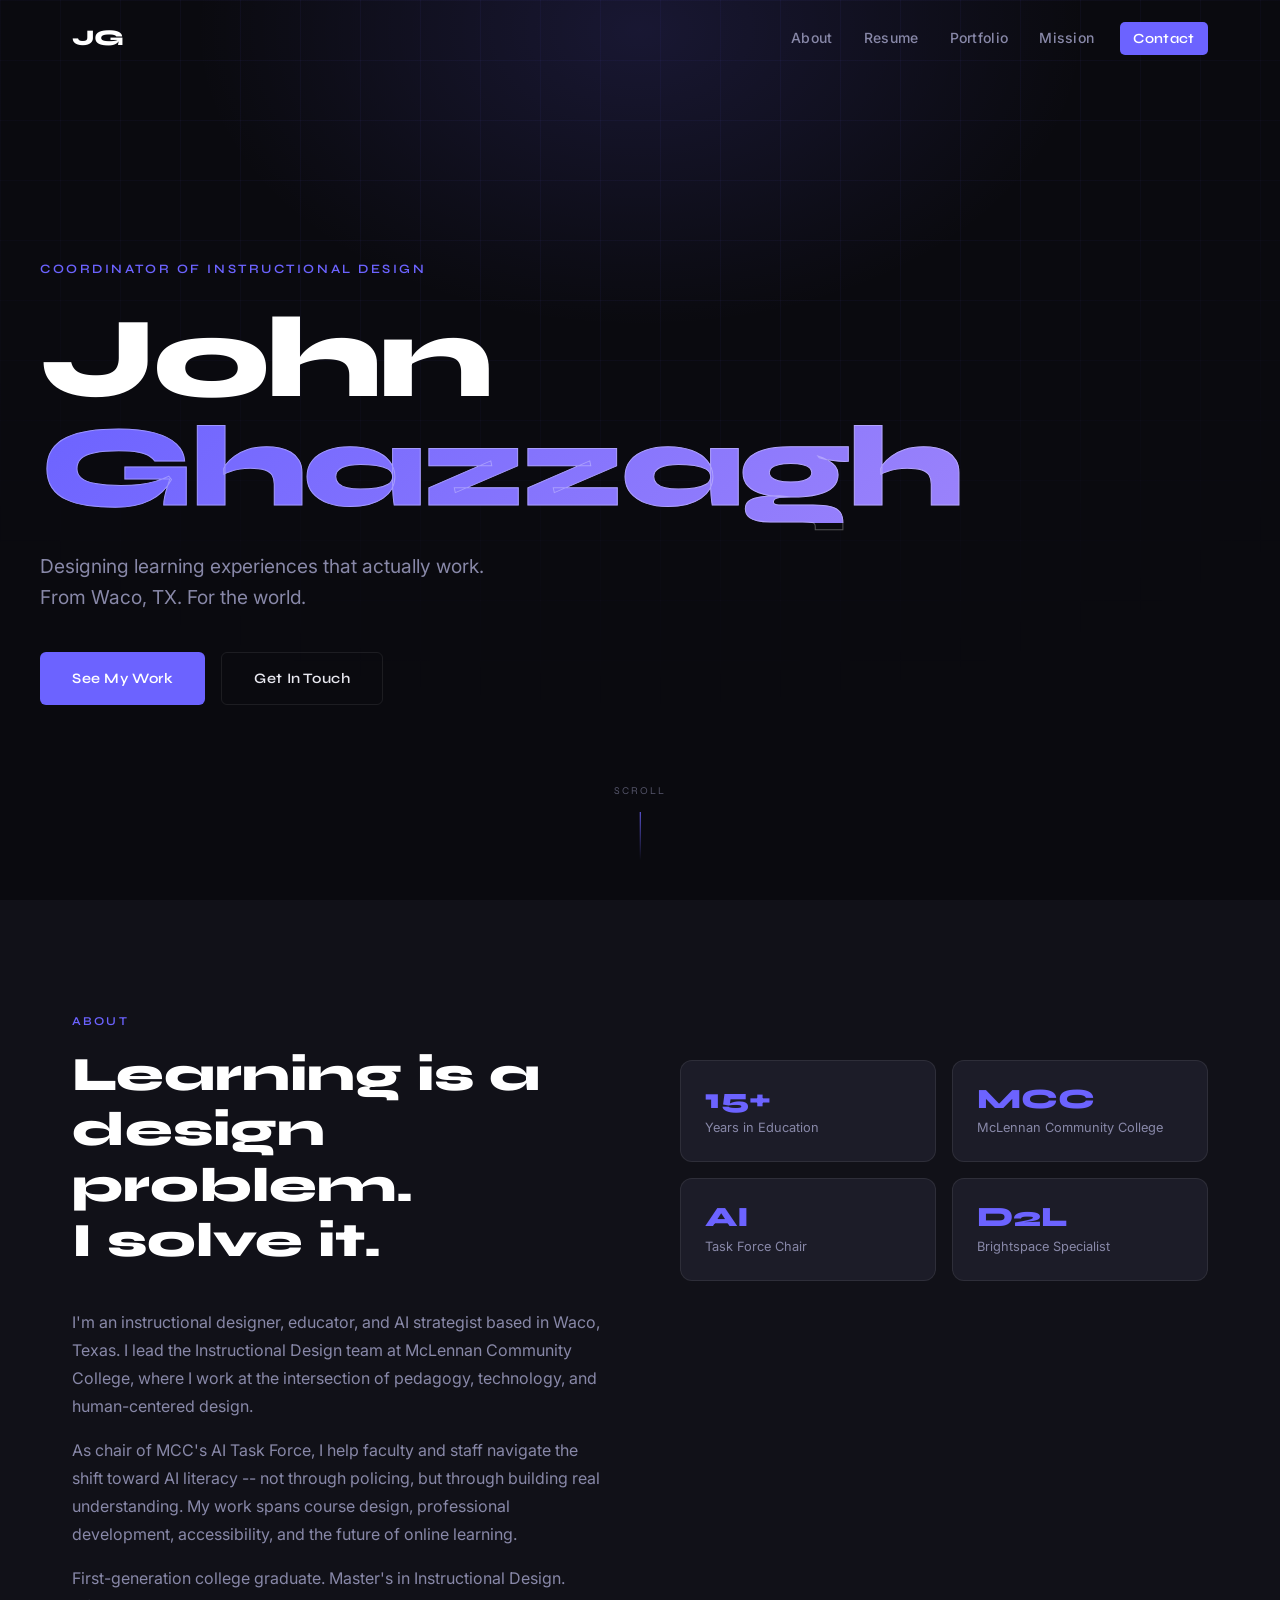
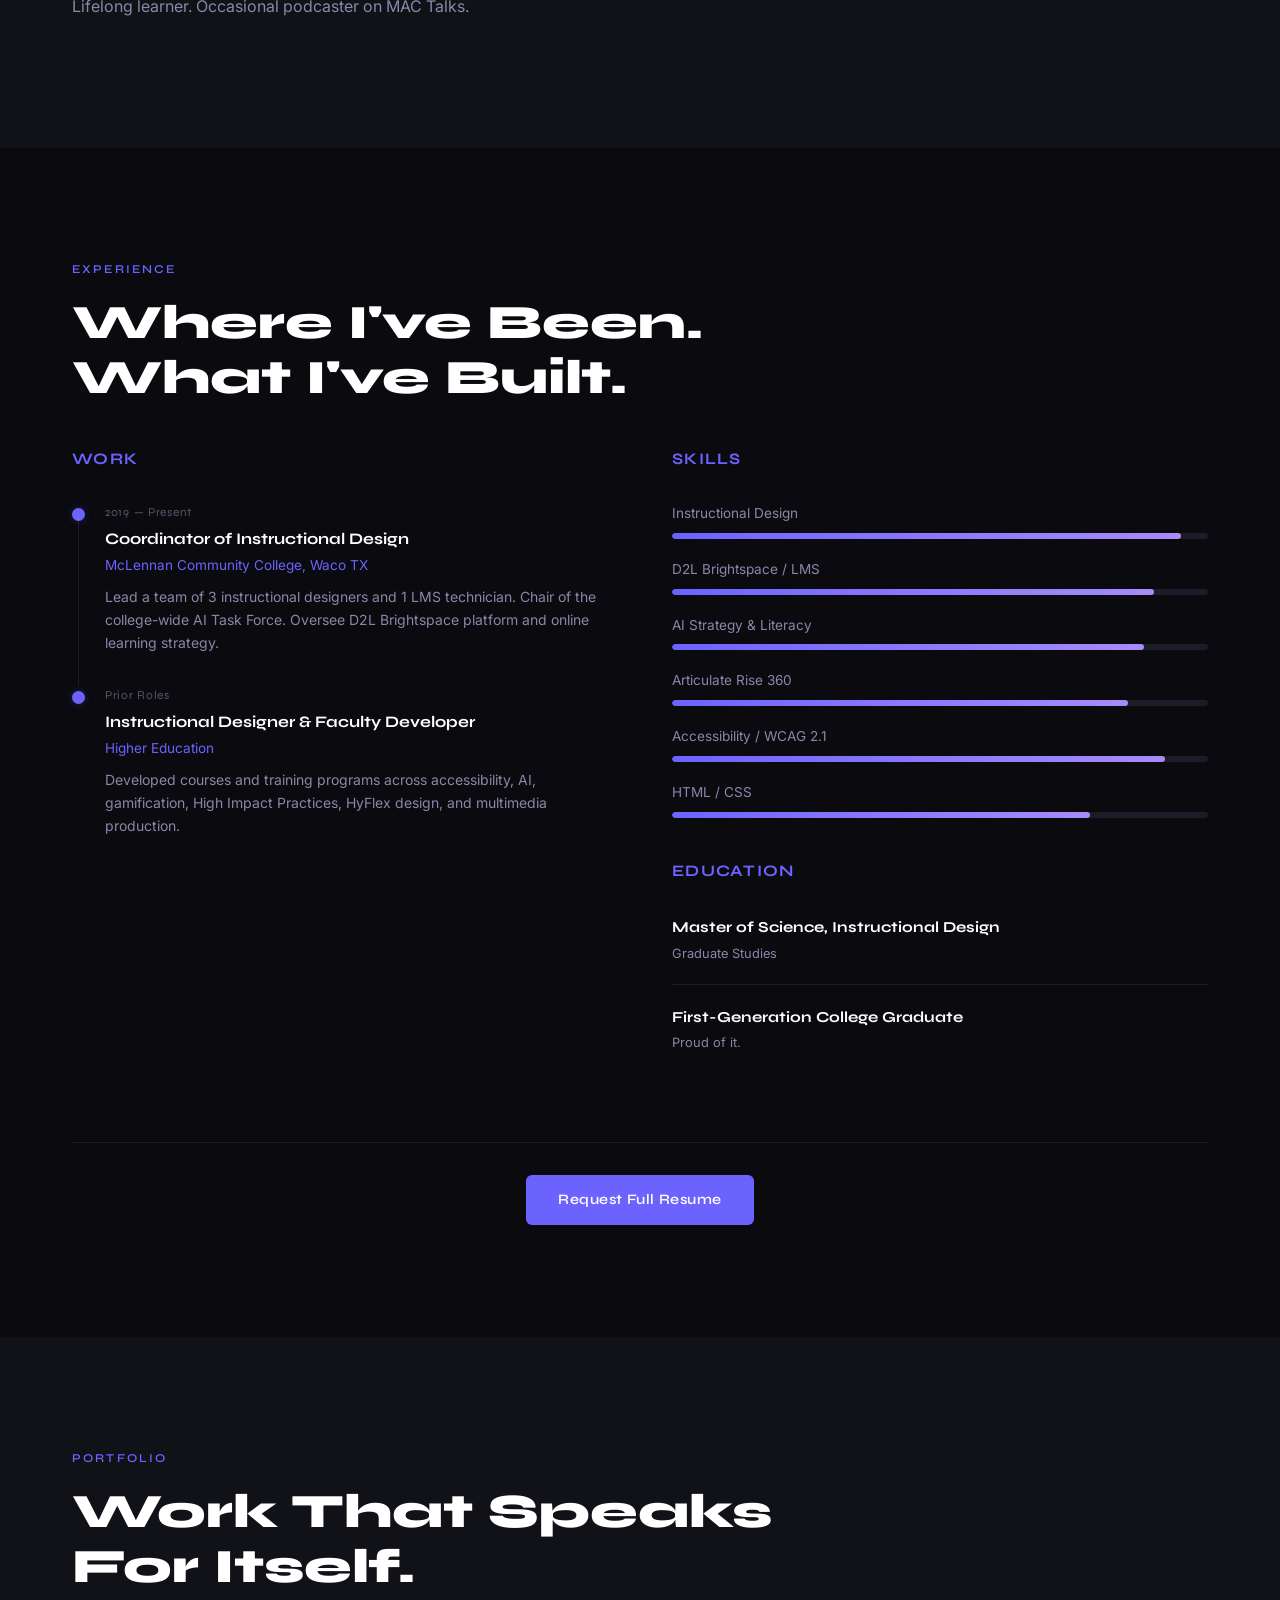
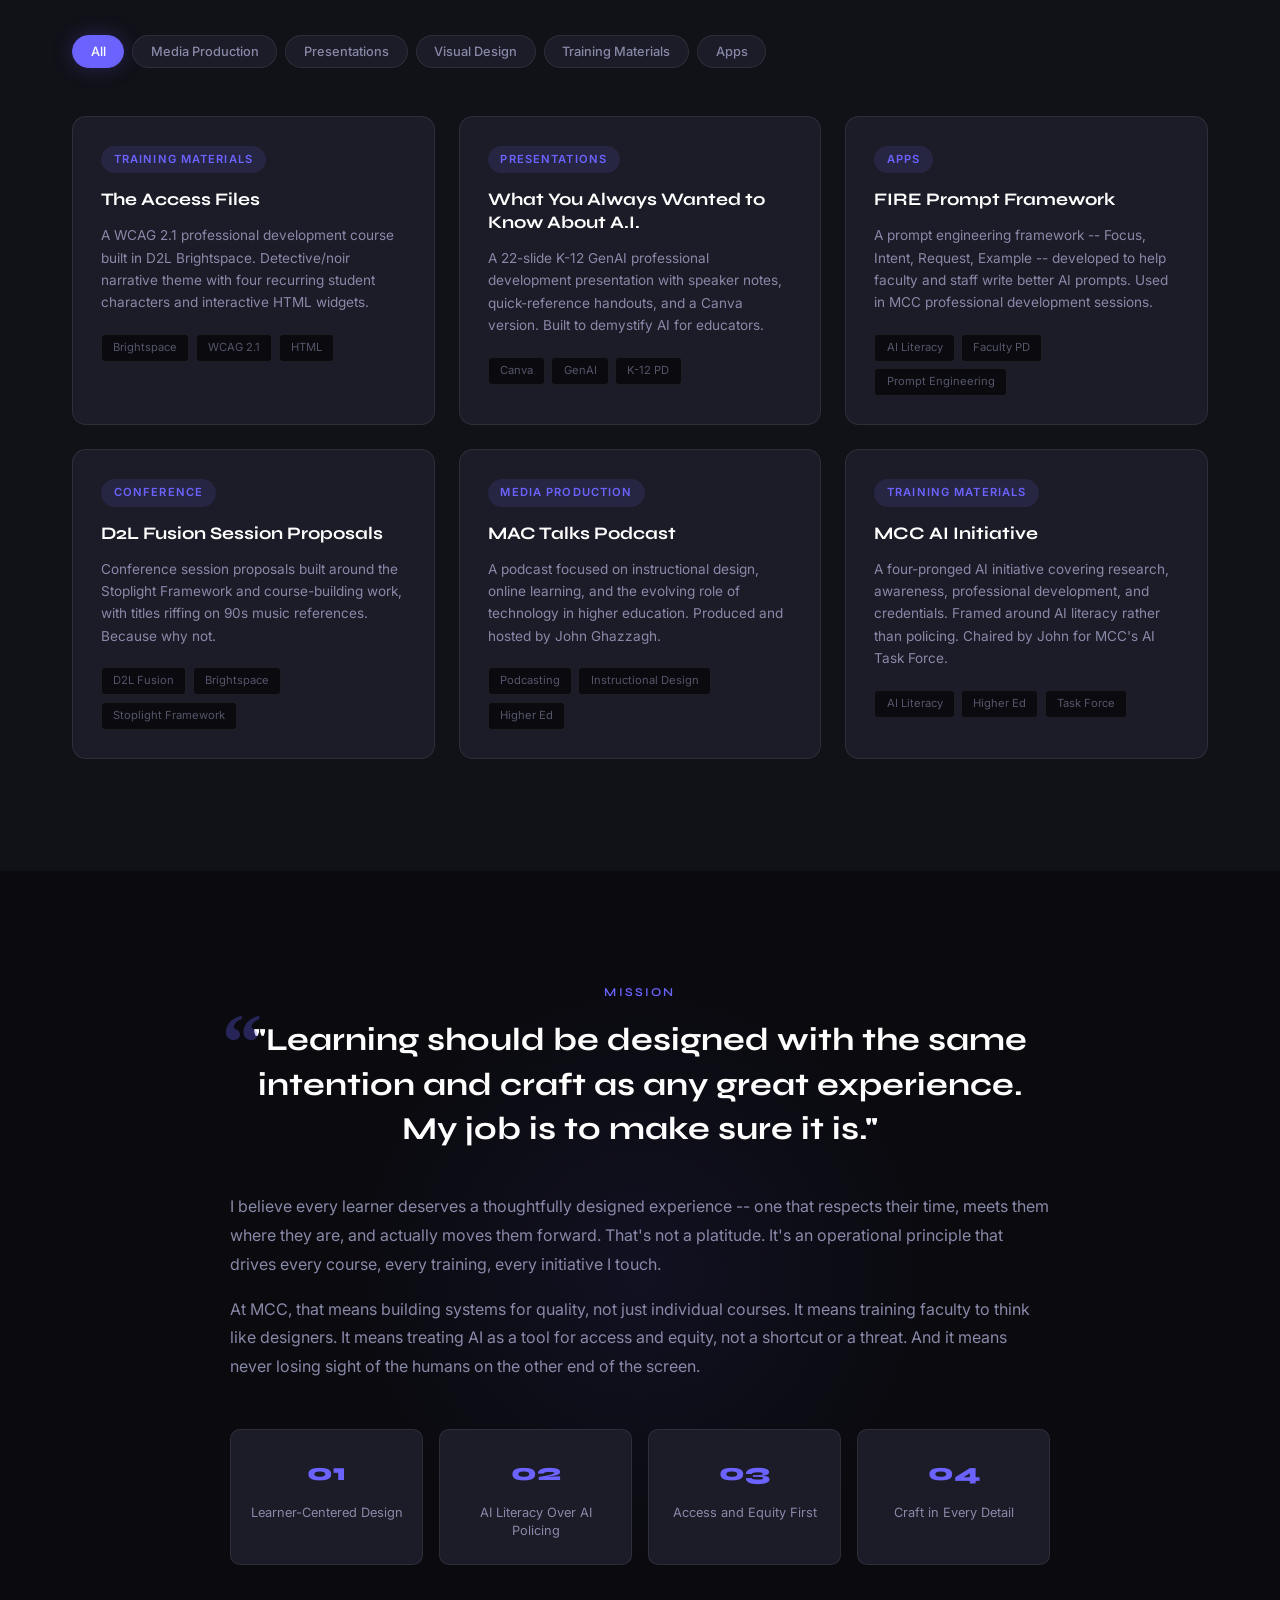
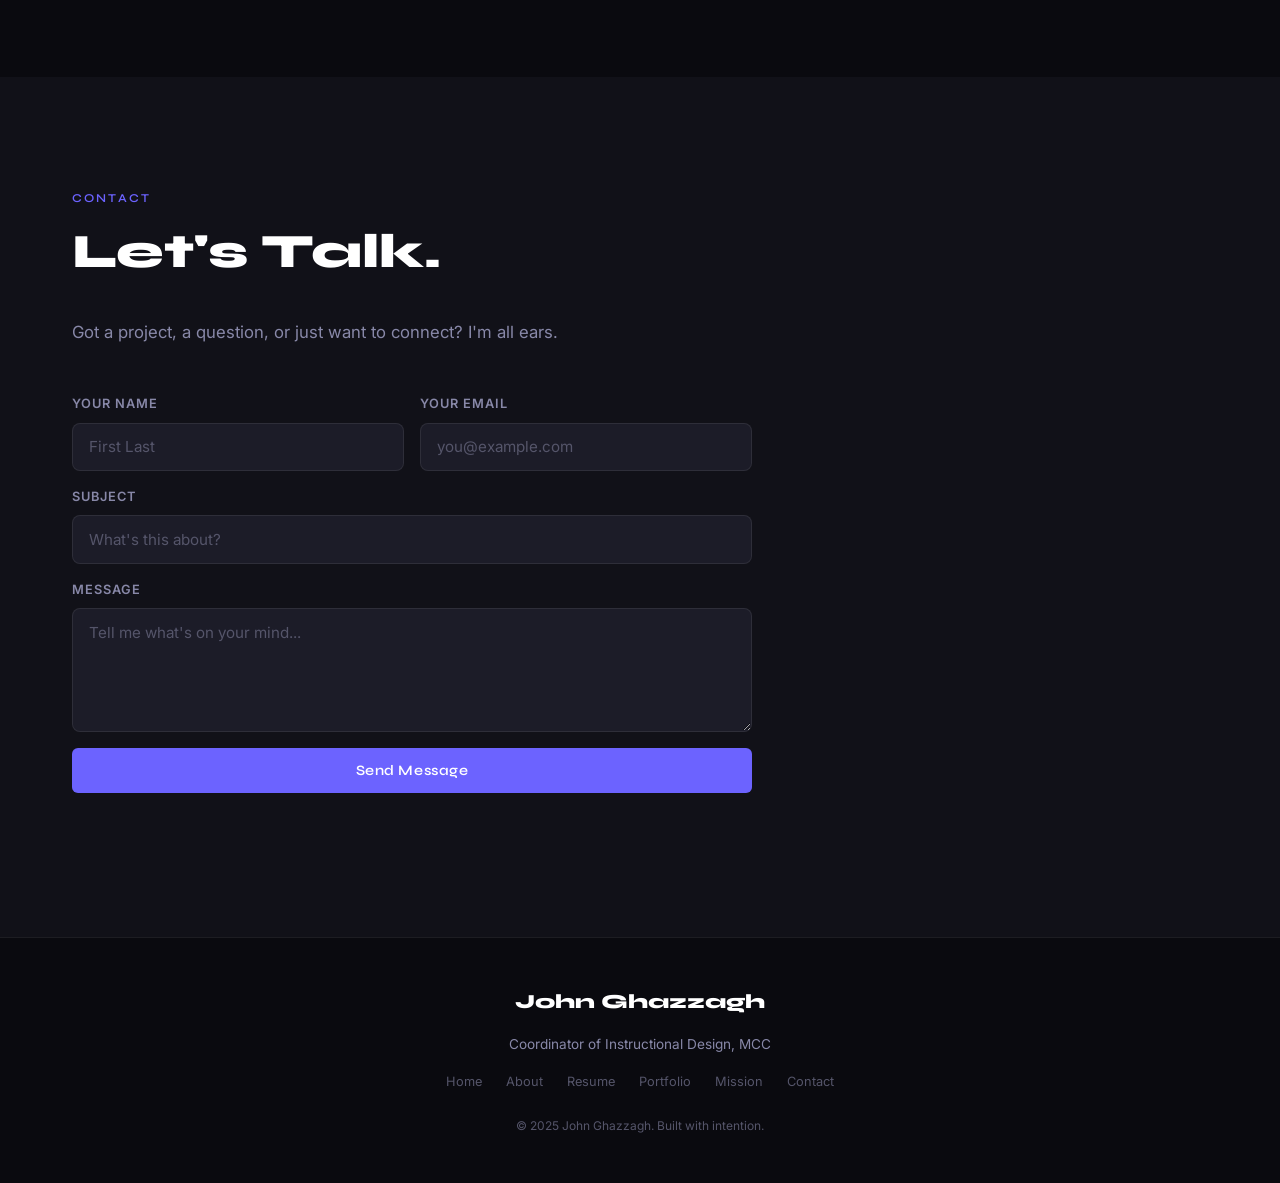
==== index.html @ 6abd524c "Add files via upload" ====
<!DOCTYPE html>
<html lang="en">
<head>
  <meta charset="UTF-8" />
  <meta name="viewport" content="width=device-width, initial-scale=1.0" />
  <title>John Ghazzagh | Instructional Designer</title>
  <meta name="description" content="John Ghazzagh - Coordinator of Instructional Design at McLennan Community College. Portfolio, resume, and mission." />
  <link rel="preconnect" href="https://fonts.googleapis.com" />
  <link rel="preconnect" href="https://fonts.gstatic.com" crossorigin />
  <link href="https://fonts.googleapis.com/css2?family=Syne:wght@400;600;700;800&family=Inter:wght@300;400;500;600&display=swap" rel="stylesheet" />
  <link rel="stylesheet" href="styles.css" />
</head>
<body>

  <!-- NAV -->
  <nav class="nav" id="nav">
    <div class="nav-inner">
      <a href="#home" class="nav-logo">JG</a>
      <button class="nav-hamburger" id="hamburger" aria-label="Toggle menu">
        <span></span><span></span><span></span>
      </button>
      <ul class="nav-links" id="nav-links">
        <li><a href="#about" class="nav-link">About</a></li>
        <li><a href="#resume" class="nav-link">Resume</a></li>
        <li><a href="#portfolio" class="nav-link">Portfolio</a></li>
        <li><a href="#mission" class="nav-link">Mission</a></li>
        <li><a href="#contact" class="nav-link nav-cta">Contact</a></li>
      </ul>
    </div>
  </nav>

  <!-- HERO -->
  <section class="hero" id="home">
    <div class="hero-bg">
      <div class="hero-grid"></div>
    </div>
    <div class="hero-content">
      <p class="hero-eyebrow reveal">Coordinator of Instructional Design</p>
      <h1 class="hero-name reveal">
        <span class="hero-first">John</span>
        <span class="hero-last">Ghazzagh</span>
      </h1>
      <p class="hero-tagline reveal">Designing learning experiences that actually work.<br>From Waco, TX. For the world.</p>
      <div class="hero-actions reveal">
        <a href="#portfolio" class="btn btn-primary">See My Work</a>
        <a href="#contact" class="btn btn-ghost">Get In Touch</a>
      </div>
    </div>
    <div class="hero-scroll-indicator">
      <span>Scroll</span>
      <div class="scroll-line"></div>
    </div>
  </section>

  <!-- ABOUT -->
  <section class="section about" id="about">
    <div class="container">
      <div class="about-grid">
        <div class="about-text reveal">
          <p class="section-eyebrow">About</p>
          <h2 class="section-title">Learning is a design problem.<br>I solve it.</h2>
          <p class="body-text">I'm an instructional designer, educator, and AI strategist based in Waco, Texas. I lead the Instructional Design team at McLennan Community College, where I work at the intersection of pedagogy, technology, and human-centered design.</p>
          <p class="body-text">As chair of MCC's AI Task Force, I help faculty and staff navigate the shift toward AI literacy -- not through policing, but through building real understanding. My work spans course design, professional development, accessibility, and the future of online learning.</p>
          <p class="body-text">First-generation college graduate. Master's in Instructional Design. Lifelong learner. Occasional podcaster on MAC Talks.</p>
        </div>
        <div class="about-stats reveal">
          <div class="stat-card">
            <span class="stat-number">15+</span>
            <span class="stat-label">Years in Education</span>
          </div>
          <div class="stat-card">
            <span class="stat-number">MCC</span>
            <span class="stat-label">McLennan Community College</span>
          </div>
          <div class="stat-card">
            <span class="stat-number">AI</span>
            <span class="stat-label">Task Force Chair</span>
          </div>
          <div class="stat-card">
            <span class="stat-number">D2L</span>
            <span class="stat-label">Brightspace Specialist</span>
          </div>
        </div>
      </div>
    </div>
  </section>

  <!-- RESUME -->
  <section class="section resume" id="resume">
    <div class="container">
      <p class="section-eyebrow reveal">Experience</p>
      <h2 class="section-title reveal">Where I've Been.<br>What I've Built.</h2>

      <div class="resume-grid">
        <!-- Experience -->
        <div class="resume-col reveal">
          <h3 class="resume-col-title">Work</h3>

          <div class="timeline-item">
            <div class="timeline-dot"></div>
            <div class="timeline-body">
              <p class="timeline-year">2019 &mdash; Present</p>
              <h4 class="timeline-role">Coordinator of Instructional Design</h4>
              <p class="timeline-org">McLennan Community College, Waco TX</p>
              <p class="timeline-desc">Lead a team of 3 instructional designers and 1 LMS technician. Chair of the college-wide AI Task Force. Oversee D2L Brightspace platform and online learning strategy.</p>
            </div>
          </div>

          <div class="timeline-item">
            <div class="timeline-dot"></div>
            <div class="timeline-body">
              <p class="timeline-year">Prior Roles</p>
              <h4 class="timeline-role">Instructional Designer & Faculty Developer</h4>
              <p class="timeline-org">Higher Education</p>
              <p class="timeline-desc">Developed courses and training programs across accessibility, AI, gamification, High Impact Practices, HyFlex design, and multimedia production.</p>
            </div>
          </div>

        </div>

        <!-- Skills -->
        <div class="resume-col reveal">
          <h3 class="resume-col-title">Skills</h3>

          <div class="skills-group">
            <p class="skills-group-label">Instructional Design</p>
            <div class="skill-bar-wrap">
              <div class="skill-bar" data-width="95"><div class="skill-fill"></div></div>
            </div>
          </div>
          <div class="skills-group">
            <p class="skills-group-label">D2L Brightspace / LMS</p>
            <div class="skill-bar-wrap">
              <div class="skill-bar" data-width="90"><div class="skill-fill"></div></div>
            </div>
          </div>
          <div class="skills-group">
            <p class="skills-group-label">AI Strategy & Literacy</p>
            <div class="skill-bar-wrap">
              <div class="skill-bar" data-width="88"><div class="skill-fill"></div></div>
            </div>
          </div>
          <div class="skills-group">
            <p class="skills-group-label">Articulate Rise 360</p>
            <div class="skill-bar-wrap">
              <div class="skill-bar" data-width="85"><div class="skill-fill"></div></div>
            </div>
          </div>
          <div class="skills-group">
            <p class="skills-group-label">Accessibility / WCAG 2.1</p>
            <div class="skill-bar-wrap">
              <div class="skill-bar" data-width="92"><div class="skill-fill"></div></div>
            </div>
          </div>
          <div class="skills-group">
            <p class="skills-group-label">HTML / CSS</p>
            <div class="skill-bar-wrap">
              <div class="skill-bar" data-width="78"><div class="skill-fill"></div></div>
            </div>
          </div>

          <h3 class="resume-col-title" style="margin-top: 2.5rem;">Education</h3>
          <div class="edu-item">
            <p class="edu-degree">Master of Science, Instructional Design</p>
            <p class="edu-school">Graduate Studies</p>
          </div>
          <div class="edu-item">
            <p class="edu-degree">First-Generation College Graduate</p>
            <p class="edu-school">Proud of it.</p>
          </div>
        </div>
      </div>

      <div class="resume-download reveal">
        <a href="#contact" class="btn btn-primary">Request Full Resume</a>
      </div>
    </div>
  </section>

  <!-- PORTFOLIO -->
  <section class="section portfolio" id="portfolio">
    <div class="container">
      <p class="section-eyebrow reveal">Portfolio</p>
      <h2 class="section-title reveal">Work That Speaks<br>For Itself.</h2>

      <div class="portfolio-filters reveal">
        <button class="filter-btn active" data-filter="all">All</button>
        <button class="filter-btn" data-filter="media">Media Production</button>
        <button class="filter-btn" data-filter="presentations">Presentations</button>
        <button class="filter-btn" data-filter="visual">Visual Design</button>
        <button class="filter-btn" data-filter="training">Training Materials</button>
        <button class="filter-btn" data-filter="apps">Apps</button>
      </div>

      <div class="portfolio-grid">

        <div class="portfolio-card reveal" data-category="training">
          <div class="card-inner">
            <div class="card-tag">Training Materials</div>
            <h3 class="card-title">The Access Files</h3>
            <p class="card-desc">A WCAG 2.1 professional development course built in D2L Brightspace. Detective/noir narrative theme with four recurring student characters and interactive HTML widgets.</p>
            <div class="card-tech">
              <span>Brightspace</span>
              <span>WCAG 2.1</span>
              <span>HTML</span>
            </div>
          </div>
        </div>

        <div class="portfolio-card reveal" data-category="presentations">
          <div class="card-inner">
            <div class="card-tag">Presentations</div>
            <h3 class="card-title">What You Always Wanted to Know About A.I.</h3>
            <p class="card-desc">A 22-slide K-12 GenAI professional development presentation with speaker notes, quick-reference handouts, and a Canva version. Built to demystify AI for educators.</p>
            <div class="card-tech">
              <span>Canva</span>
              <span>GenAI</span>
              <span>K-12 PD</span>
            </div>
          </div>
        </div>

        <div class="portfolio-card reveal" data-category="apps">
          <div class="card-inner">
            <div class="card-tag">Apps</div>
            <h3 class="card-title">FIRE Prompt Framework</h3>
            <p class="card-desc">A prompt engineering framework -- Focus, Intent, Request, Example -- developed to help faculty and staff write better AI prompts. Used in MCC professional development sessions.</p>
            <div class="card-tech">
              <span>AI Literacy</span>
              <span>Faculty PD</span>
              <span>Prompt Engineering</span>
            </div>
          </div>
        </div>

        <div class="portfolio-card reveal" data-category="presentations">
          <div class="card-inner">
            <div class="card-tag">Conference</div>
            <h3 class="card-title">D2L Fusion Session Proposals</h3>
            <p class="card-desc">Conference session proposals built around the Stoplight Framework and course-building work, with titles riffing on 90s music references. Because why not.</p>
            <div class="card-tech">
              <span>D2L Fusion</span>
              <span>Brightspace</span>
              <span>Stoplight Framework</span>
            </div>
          </div>
        </div>

        <div class="portfolio-card reveal" data-category="media">
          <div class="card-inner">
            <div class="card-tag">Media Production</div>
            <h3 class="card-title">MAC Talks Podcast</h3>
            <p class="card-desc">A podcast focused on instructional design, online learning, and the evolving role of technology in higher education. Produced and hosted by John Ghazzagh.</p>
            <div class="card-tech">
              <span>Podcasting</span>
              <span>Instructional Design</span>
              <span>Higher Ed</span>
            </div>
          </div>
        </div>

        <div class="portfolio-card reveal" data-category="training">
          <div class="card-inner">
            <div class="card-tag">Training Materials</div>
            <h3 class="card-title">MCC AI Initiative</h3>
            <p class="card-desc">A four-pronged AI initiative covering research, awareness, professional development, and credentials. Framed around AI literacy rather than policing. Chaired by John for MCC's AI Task Force.</p>
            <div class="card-tech">
              <span>AI Literacy</span>
              <span>Higher Ed</span>
              <span>Task Force</span>
            </div>
          </div>
        </div>

      </div>
    </div>
  </section>

  <!-- MISSION -->
  <section class="section mission" id="mission">
    <div class="container">
      <div class="mission-inner">
        <p class="section-eyebrow reveal">Mission</p>
        <blockquote class="mission-quote reveal">
          "Learning should be designed with the same intention and craft as any great experience. My job is to make sure it is."
        </blockquote>
        <div class="mission-body reveal">
          <p>I believe every learner deserves a thoughtfully designed experience -- one that respects their time, meets them where they are, and actually moves them forward. That's not a platitude. It's an operational principle that drives every course, every training, every initiative I touch.</p>
          <p>At MCC, that means building systems for quality, not just individual courses. It means training faculty to think like designers. It means treating AI as a tool for access and equity, not a shortcut or a threat. And it means never losing sight of the humans on the other end of the screen.</p>
        </div>
        <div class="mission-values reveal">
          <div class="value-item">
            <span class="value-icon">01</span>
            <p class="value-label">Learner-Centered Design</p>
          </div>
          <div class="value-item">
            <span class="value-icon">02</span>
            <p class="value-label">AI Literacy Over AI Policing</p>
          </div>
          <div class="value-item">
            <span class="value-icon">03</span>
            <p class="value-label">Access and Equity First</p>
          </div>
          <div class="value-item">
            <span class="value-icon">04</span>
            <p class="value-label">Craft in Every Detail</p>
          </div>
        </div>
      </div>
    </div>
  </section>

  <!-- CONTACT -->
  <section class="section contact" id="contact">
    <div class="container">
      <p class="section-eyebrow reveal">Contact</p>
      <h2 class="section-title reveal">Let's Talk.</h2>
      <p class="contact-sub reveal">Got a project, a question, or just want to connect? I'm all ears.</p>

      <form class="contact-form reveal" id="contact-form" novalidate>
        <div class="form-row">
          <div class="form-field">
            <label for="name">Your Name</label>
            <input type="text" id="name" name="name" placeholder="First Last" autocomplete="name" />
          </div>
          <div class="form-field">
            <label for="email">Your Email</label>
            <input type="email" id="email" name="email" placeholder="you@example.com" autocomplete="email" />
          </div>
        </div>
        <div class="form-field">
          <label for="subject">Subject</label>
          <input type="text" id="subject" name="subject" placeholder="What's this about?" />
        </div>
        <div class="form-field">
          <label for="message">Message</label>
          <textarea id="message" name="message" rows="5" placeholder="Tell me what's on your mind..."></textarea>
        </div>
        <button type="submit" class="btn btn-primary btn-full">Send Message</button>
        <p class="form-note" id="form-note"></p>
      </form>
    </div>
  </section>

  <!-- FOOTER -->
  <footer class="footer">
    <div class="container">
      <div class="footer-inner">
        <p class="footer-name">John Ghazzagh</p>
        <p class="footer-title">Coordinator of Instructional Design, MCC</p>
        <div class="footer-links">
          <a href="#home">Home</a>
          <a href="#about">About</a>
          <a href="#resume">Resume</a>
          <a href="#portfolio">Portfolio</a>
          <a href="#mission">Mission</a>
          <a href="#contact">Contact</a>
        </div>
        <p class="footer-copy">&copy; 2025 John Ghazzagh. Built with intention.</p>
      </div>
    </div>
  </footer>

  <script src="script.js"></script>
</body>
</html>
---- styles.css ----
/* =============================================
   JOHN GHAZZAGH PORTFOLIO
   styles.css
   ============================================= */

/* --- RESET & BASE ----------------------------- */
*, *::before, *::after {
  box-sizing: border-box;
  margin: 0;
  padding: 0;
}

:root {
  /* Color Palette */
  --color-bg:           #0a0a0f;
  --color-bg-2:         #111118;
  --color-bg-3:         #16161f;
  --color-surface:      #1c1c28;
  --color-surface-2:    #232334;
  --color-border:       rgba(255,255,255,0.08);
  --color-accent:       #6c63ff;
  --color-accent-2:     #a78bfa;
  --color-accent-glow:  rgba(108, 99, 255, 0.25);
  --color-text:         #e8e8f0;
  --color-text-muted:   #8888a8;
  --color-text-dim:     #55556a;
  --color-white:        #ffffff;

  /* Typography */
  --font-display: 'Syne', sans-serif;
  --font-body:    'Inter', sans-serif;

  /* Spacing */
  --section-pad: 7rem;
  --container-max: 1200px;

  /* Transitions */
  --ease: cubic-bezier(0.4, 0, 0.2, 1);
  --ease-out: cubic-bezier(0, 0, 0.2, 1);
}

html {
  scroll-behavior: smooth;
  font-size: 16px;
}

body {
  background-color: var(--color-bg);
  color: var(--color-text);
  font-family: var(--font-body);
  line-height: 1.6;
  overflow-x: hidden;
  -webkit-font-smoothing: antialiased;
}

img {
  max-width: 100%;
  display: block;
}

a {
  color: inherit;
  text-decoration: none;
}

ul {
  list-style: none;
}

/* --- SCROLLBAR -------------------------------- */
::-webkit-scrollbar {
  width: 6px;
}
::-webkit-scrollbar-track {
  background: var(--color-bg);
}
::-webkit-scrollbar-thumb {
  background: var(--color-surface-2);
  border-radius: 3px;
}
::-webkit-scrollbar-thumb:hover {
  background: var(--color-accent);
}

/* --- UTILITIES -------------------------------- */
.container {
  max-width: var(--container-max);
  margin: 0 auto;
  padding: 0 2rem;
}

.section {
  padding: var(--section-pad) 0;
}

.section-eyebrow {
  font-family: var(--font-display);
  font-size: 0.75rem;
  font-weight: 600;
  letter-spacing: 0.18em;
  text-transform: uppercase;
  color: var(--color-accent);
  margin-bottom: 1rem;
}

.section-title {
  font-family: var(--font-display);
  font-size: clamp(2rem, 4vw, 3rem);
  font-weight: 800;
  line-height: 1.15;
  color: var(--color-white);
  margin-bottom: 2.5rem;
}

.body-text {
  color: var(--color-text-muted);
  font-size: 1rem;
  line-height: 1.75;
  margin-bottom: 1rem;
  max-width: 60ch;
}

/* --- REVEAL ANIMATIONS ----------------------- */
.reveal {
  opacity: 0;
  transform: translateY(30px);
  transition: opacity 0.7s var(--ease-out), transform 0.7s var(--ease-out);
}

.reveal.visible {
  opacity: 1;
  transform: translateY(0);
}

/* Stagger children */
.reveal:nth-child(1) { transition-delay: 0s; }
.reveal:nth-child(2) { transition-delay: 0.1s; }
.reveal:nth-child(3) { transition-delay: 0.2s; }
.reveal:nth-child(4) { transition-delay: 0.3s; }
.reveal:nth-child(5) { transition-delay: 0.4s; }
.reveal:nth-child(6) { transition-delay: 0.5s; }

/* --- BUTTONS --------------------------------- */
.btn {
  display: inline-flex;
  align-items: center;
  gap: 0.5rem;
  padding: 0.85rem 2rem;
  border-radius: 6px;
  font-family: var(--font-display);
  font-size: 0.9rem;
  font-weight: 600;
  letter-spacing: 0.04em;
  cursor: pointer;
  transition: all 0.25s var(--ease);
  border: none;
  text-decoration: none;
  white-space: nowrap;
}

.btn-primary {
  background: var(--color-accent);
  color: var(--color-white);
  box-shadow: 0 0 0 0 var(--color-accent-glow);
}

.btn-primary:hover {
  background: var(--color-accent-2);
  box-shadow: 0 0 30px var(--color-accent-glow);
  transform: translateY(-2px);
}

.btn-ghost {
  background: transparent;
  color: var(--color-text);
  border: 1px solid var(--color-border);
}

.btn-ghost:hover {
  border-color: var(--color-accent);
  color: var(--color-accent);
  transform: translateY(-2px);
}

.btn-full {
  width: 100%;
  justify-content: center;
}

/* --- NAV ------------------------------------- */
.nav {
  position: fixed;
  top: 0;
  left: 0;
  right: 0;
  z-index: 100;
  padding: 1.25rem 0;
  transition: background 0.4s var(--ease), box-shadow 0.4s var(--ease), padding 0.4s var(--ease);
}

.nav.scrolled {
  background: rgba(10, 10, 15, 0.92);
  backdrop-filter: blur(16px);
  -webkit-backdrop-filter: blur(16px);
  box-shadow: 0 1px 0 var(--color-border);
  padding: 0.9rem 0;
}

.nav-inner {
  max-width: var(--container-max);
  margin: 0 auto;
  padding: 0 2rem;
  display: flex;
  align-items: center;
  justify-content: space-between;
}

.nav-logo {
  font-family: var(--font-display);
  font-size: 1.4rem;
  font-weight: 800;
  color: var(--color-white);
  letter-spacing: -0.02em;
  position: relative;
}

.nav-logo::after {
  content: '';
  position: absolute;
  bottom: -2px;
  left: 0;
  width: 100%;
  height: 2px;
  background: var(--color-accent);
  transform: scaleX(0);
  transform-origin: left;
  transition: transform 0.3s var(--ease);
}

.nav-logo:hover::after {
  transform: scaleX(1);
}

.nav-links {
  display: flex;
  align-items: center;
  gap: 0.25rem;
}

.nav-link {
  font-family: var(--font-body);
  font-size: 0.875rem;
  font-weight: 500;
  color: var(--color-text-muted);
  padding: 0.5rem 0.85rem;
  border-radius: 5px;
  transition: color 0.2s, background 0.2s;
  letter-spacing: 0.02em;
}

.nav-link:hover {
  color: var(--color-white);
  background: var(--color-surface);
}

.nav-link.active {
  color: var(--color-accent);
}

.nav-cta {
  background: var(--color-accent) !important;
  color: var(--color-white) !important;
  font-family: var(--font-display) !important;
  font-weight: 600 !important;
  margin-left: 0.5rem;
}

.nav-cta:hover {
  background: var(--color-accent-2) !important;
  box-shadow: 0 0 20px var(--color-accent-glow);
}

.nav-hamburger {
  display: none;
  flex-direction: column;
  gap: 5px;
  background: none;
  border: none;
  cursor: pointer;
  padding: 0.25rem;
}

.nav-hamburger span {
  display: block;
  width: 24px;
  height: 2px;
  background: var(--color-text);
  border-radius: 2px;
  transition: all 0.3s var(--ease);
}

.nav-hamburger.open span:nth-child(1) {
  transform: translateY(7px) rotate(45deg);
}
.nav-hamburger.open span:nth-child(2) {
  opacity: 0;
  transform: scaleX(0);
}
.nav-hamburger.open span:nth-child(3) {
  transform: translateY(-7px) rotate(-45deg);
}

/* --- HERO ------------------------------------ */
.hero {
  min-height: 100vh;
  display: flex;
  align-items: center;
  position: relative;
  overflow: hidden;
  padding: 8rem 2rem 4rem;
}

.hero-bg {
  position: absolute;
  inset: 0;
  z-index: 0;
}

.hero-grid {
  position: absolute;
  inset: 0;
  background-image:
    linear-gradient(rgba(108,99,255,0.05) 1px, transparent 1px),
    linear-gradient(90deg, rgba(108,99,255,0.05) 1px, transparent 1px);
  background-size: 60px 60px;
  mask-image: radial-gradient(ellipse 80% 80% at 50% 0%, black 40%, transparent 100%);
  -webkit-mask-image: radial-gradient(ellipse 80% 80% at 50% 0%, black 40%, transparent 100%);
}

.hero-bg::before {
  content: '';
  position: absolute;
  top: -30%;
  left: 50%;
  transform: translateX(-50%);
  width: 900px;
  height: 600px;
  background: radial-gradient(ellipse, rgba(108,99,255,0.15) 0%, transparent 70%);
  pointer-events: none;
}

.hero-content {
  position: relative;
  z-index: 1;
  max-width: var(--container-max);
  margin: 0 auto;
  width: 100%;
}

.hero-eyebrow {
  font-family: var(--font-display);
  font-size: 0.8rem;
  font-weight: 600;
  letter-spacing: 0.2em;
  text-transform: uppercase;
  color: var(--color-accent);
  margin-bottom: 1.5rem;
}

.hero-name {
  font-family: var(--font-display);
  font-weight: 800;
  line-height: 0.95;
  margin-bottom: 1.75rem;
  color: var(--color-white);
}

.hero-first {
  display: block;
  font-size: clamp(3.5rem, 9vw, 7.5rem);
  letter-spacing: -0.03em;
}

.hero-last {
  display: block;
  font-size: clamp(3.5rem, 9vw, 7.5rem);
  letter-spacing: -0.03em;
  -webkit-text-stroke: 1px rgba(255,255,255,0.3);
  color: transparent;
  background: linear-gradient(135deg, var(--color-accent) 0%, var(--color-accent-2) 100%);
  -webkit-background-clip: text;
  background-clip: text;
  -webkit-text-fill-color: transparent;
}

.hero-tagline {
  font-size: clamp(1rem, 2vw, 1.2rem);
  color: var(--color-text-muted);
  line-height: 1.6;
  margin-bottom: 2.5rem;
  max-width: 50ch;
}

.hero-actions {
  display: flex;
  gap: 1rem;
  flex-wrap: wrap;
}

.hero-scroll-indicator {
  position: absolute;
  bottom: 2.5rem;
  left: 50%;
  transform: translateX(-50%);
  display: flex;
  flex-direction: column;
  align-items: center;
  gap: 0.75rem;
  z-index: 1;
}

.hero-scroll-indicator span {
  font-family: var(--font-display);
  font-size: 0.65rem;
  letter-spacing: 0.2em;
  text-transform: uppercase;
  color: var(--color-text-dim);
}

.scroll-line {
  width: 1px;
  height: 48px;
  background: linear-gradient(to bottom, var(--color-accent), transparent);
  animation: scrollPulse 2s ease-in-out infinite;
}

@keyframes scrollPulse {
  0%, 100% { opacity: 0.3; transform: scaleY(1); }
  50% { opacity: 1; transform: scaleY(1.1); }
}

/* --- ABOUT ----------------------------------- */
.about {
  background: var(--color-bg-2);
}

.about-grid {
  display: grid;
  grid-template-columns: 1fr 1fr;
  gap: 5rem;
  align-items: start;
}

.about-stats {
  display: grid;
  grid-template-columns: 1fr 1fr;
  gap: 1rem;
  padding-top: 3rem;
}

.stat-card {
  background: var(--color-surface);
  border: 1px solid var(--color-border);
  border-radius: 12px;
  padding: 1.5rem;
  display: flex;
  flex-direction: column;
  gap: 0.4rem;
  transition: border-color 0.25s, transform 0.25s;
}

.stat-card:hover {
  border-color: var(--color-accent);
  transform: translateY(-3px);
}

.stat-number {
  font-family: var(--font-display);
  font-size: 1.75rem;
  font-weight: 800;
  color: var(--color-accent);
  line-height: 1;
}

.stat-label {
  font-size: 0.8rem;
  color: var(--color-text-muted);
  line-height: 1.4;
}

/* --- RESUME ---------------------------------- */
.resume {
  background: var(--color-bg);
}

.resume-grid {
  display: grid;
  grid-template-columns: 1fr 1fr;
  gap: 4rem;
  margin-bottom: 3rem;
}

.resume-col-title {
  font-family: var(--font-display);
  font-size: 1rem;
  font-weight: 700;
  letter-spacing: 0.08em;
  text-transform: uppercase;
  color: var(--color-accent);
  margin-bottom: 2rem;
}

.timeline-item {
  display: flex;
  gap: 1.25rem;
  padding-bottom: 2rem;
  position: relative;
}

.timeline-item:not(:last-child)::after {
  content: '';
  position: absolute;
  left: 6px;
  top: 14px;
  bottom: 0;
  width: 1px;
  background: var(--color-border);
}

.timeline-dot {
  width: 13px;
  height: 13px;
  border-radius: 50%;
  background: var(--color-accent);
  flex-shrink: 0;
  margin-top: 5px;
  box-shadow: 0 0 10px var(--color-accent-glow);
}

.timeline-year {
  font-size: 0.75rem;
  color: var(--color-text-dim);
  font-family: var(--font-display);
  letter-spacing: 0.06em;
  margin-bottom: 0.25rem;
}

.timeline-role {
  font-family: var(--font-display);
  font-size: 1rem;
  font-weight: 700;
  color: var(--color-white);
  margin-bottom: 0.2rem;
}

.timeline-org {
  font-size: 0.85rem;
  color: var(--color-accent);
  margin-bottom: 0.5rem;
}

.timeline-desc {
  font-size: 0.875rem;
  color: var(--color-text-muted);
  line-height: 1.65;
}

/* Skill Bars */
.skills-group {
  margin-bottom: 1.25rem;
}

.skills-group-label {
  font-size: 0.85rem;
  color: var(--color-text-muted);
  margin-bottom: 0.5rem;
  display: flex;
  justify-content: space-between;
}

.skill-bar-wrap {
  background: var(--color-surface);
  border-radius: 100px;
  height: 6px;
  overflow: hidden;
}

.skill-bar {
  height: 100%;
  border-radius: 100px;
  overflow: hidden;
}

.skill-fill {
  height: 100%;
  width: 0%;
  background: linear-gradient(90deg, var(--color-accent), var(--color-accent-2));
  border-radius: 100px;
  transition: width 1.2s var(--ease-out);
}

.edu-item {
  margin-bottom: 1.25rem;
  padding-bottom: 1.25rem;
  border-bottom: 1px solid var(--color-border);
}

.edu-item:last-child {
  border-bottom: none;
}

.edu-degree {
  font-family: var(--font-display);
  font-size: 0.95rem;
  font-weight: 700;
  color: var(--color-white);
  margin-bottom: 0.25rem;
}

.edu-school {
  font-size: 0.8rem;
  color: var(--color-text-muted);
}

.resume-download {
  text-align: center;
  padding-top: 2rem;
  border-top: 1px solid var(--color-border);
}

/* --- PORTFOLIO ------------------------------- */
.portfolio {
  background: var(--color-bg-2);
}

.portfolio-filters {
  display: flex;
  gap: 0.5rem;
  flex-wrap: wrap;
  margin-bottom: 3rem;
}

.filter-btn {
  padding: 0.5rem 1.1rem;
  border-radius: 100px;
  font-family: var(--font-body);
  font-size: 0.8rem;
  font-weight: 500;
  cursor: pointer;
  background: var(--color-surface);
  color: var(--color-text-muted);
  border: 1px solid var(--color-border);
  transition: all 0.2s var(--ease);
}

.filter-btn:hover {
  color: var(--color-white);
  border-color: var(--color-accent);
}

.filter-btn.active {
  background: var(--color-accent);
  color: var(--color-white);
  border-color: var(--color-accent);
  box-shadow: 0 0 20px var(--color-accent-glow);
}

.portfolio-grid {
  display: grid;
  grid-template-columns: repeat(3, 1fr);
  gap: 1.5rem;
}

.portfolio-card {
  background: var(--color-surface);
  border: 1px solid var(--color-border);
  border-radius: 14px;
  overflow: hidden;
  cursor: default;
  transition: transform 0.3s var(--ease), border-color 0.3s, box-shadow 0.3s;
}

.portfolio-card:hover {
  transform: translateY(-6px);
  border-color: var(--color-accent);
  box-shadow: 0 20px 60px rgba(0,0,0,0.4), 0 0 30px var(--color-accent-glow);
}

.portfolio-card.hidden {
  display: none;
}

.card-inner {
  padding: 1.75rem;
}

.card-tag {
  display: inline-block;
  font-size: 0.7rem;
  font-weight: 600;
  letter-spacing: 0.1em;
  text-transform: uppercase;
  color: var(--color-accent);
  background: rgba(108,99,255,0.12);
  padding: 0.3rem 0.8rem;
  border-radius: 100px;
  margin-bottom: 1rem;
}

.card-title {
  font-family: var(--font-display);
  font-size: 1.1rem;
  font-weight: 700;
  color: var(--color-white);
  margin-bottom: 0.75rem;
  line-height: 1.3;
}

.card-desc {
  font-size: 0.85rem;
  color: var(--color-text-muted);
  line-height: 1.65;
  margin-bottom: 1.25rem;
}

.card-tech {
  display: flex;
  gap: 0.4rem;
  flex-wrap: wrap;
}

.card-tech span {
  font-size: 0.7rem;
  padding: 0.25rem 0.7rem;
  background: var(--color-bg);
  border: 1px solid var(--color-border);
  border-radius: 4px;
  color: var(--color-text-dim);
}

/* --- MISSION --------------------------------- */
.mission {
  background: var(--color-bg);
  position: relative;
  overflow: hidden;
}

.mission::before {
  content: '';
  position: absolute;
  top: 50%;
  left: 50%;
  transform: translate(-50%, -50%);
  width: 600px;
  height: 600px;
  background: radial-gradient(circle, rgba(108,99,255,0.08) 0%, transparent 70%);
  pointer-events: none;
}

.mission-inner {
  max-width: 820px;
  margin: 0 auto;
  text-align: center;
  position: relative;
  z-index: 1;
}

.mission-quote {
  font-family: var(--font-display);
  font-size: clamp(1.4rem, 3vw, 2rem);
  font-weight: 700;
  color: var(--color-white);
  line-height: 1.4;
  margin-bottom: 2.5rem;
  font-style: normal;
  position: relative;
  padding: 0 1rem;
}

.mission-quote::before {
  content: '\201C';
  position: absolute;
  top: -1rem;
  left: -0.5rem;
  font-size: 5rem;
  color: var(--color-accent);
  opacity: 0.3;
  font-family: Georgia, serif;
  line-height: 1;
}

.mission-body {
  text-align: left;
  margin-bottom: 3rem;
}

.mission-body p {
  color: var(--color-text-muted);
  line-height: 1.8;
  margin-bottom: 1rem;
  font-size: 1rem;
}

.mission-values {
  display: grid;
  grid-template-columns: repeat(4, 1fr);
  gap: 1rem;
  text-align: center;
}

.value-item {
  background: var(--color-surface);
  border: 1px solid var(--color-border);
  border-radius: 10px;
  padding: 1.5rem 1rem;
  transition: border-color 0.25s, transform 0.25s;
}

.value-item:hover {
  border-color: var(--color-accent);
  transform: translateY(-3px);
}

.value-icon {
  display: block;
  font-family: var(--font-display);
  font-size: 1.5rem;
  font-weight: 800;
  color: var(--color-accent);
  margin-bottom: 0.75rem;
}

.value-label {
  font-size: 0.8rem;
  color: var(--color-text-muted);
  line-height: 1.4;
}

/* --- CONTACT --------------------------------- */
.contact {
  background: var(--color-bg-2);
}

.contact-sub {
  color: var(--color-text-muted);
  font-size: 1.05rem;
  margin-bottom: 3rem;
  max-width: 50ch;
}

.contact-form {
  max-width: 680px;
}

.form-row {
  display: grid;
  grid-template-columns: 1fr 1fr;
  gap: 1rem;
}

.form-field {
  display: flex;
  flex-direction: column;
  gap: 0.5rem;
  margin-bottom: 1rem;
}

.form-field label {
  font-size: 0.8rem;
  font-weight: 600;
  color: var(--color-text-muted);
  text-transform: uppercase;
  letter-spacing: 0.08em;
}

.form-field input,
.form-field textarea {
  background: var(--color-surface);
  border: 1px solid var(--color-border);
  border-radius: 8px;
  padding: 0.85rem 1rem;
  color: var(--color-text);
  font-family: var(--font-body);
  font-size: 0.95rem;
  transition: border-color 0.2s, box-shadow 0.2s;
  resize: vertical;
  outline: none;
}

.form-field input::placeholder,
.form-field textarea::placeholder {
  color: var(--color-text-dim);
}

.form-field input:focus,
.form-field textarea:focus {
  border-color: var(--color-accent);
  box-shadow: 0 0 0 3px rgba(108,99,255,0.15);
}

.form-note {
  margin-top: 1rem;
  font-size: 0.85rem;
  color: var(--color-accent);
  min-height: 1.2em;
  text-align: center;
}

/* --- FOOTER ---------------------------------- */
.footer {
  background: var(--color-bg);
  border-top: 1px solid var(--color-border);
  padding: 3rem 0;
}

.footer-inner {
  display: flex;
  flex-direction: column;
  align-items: center;
  gap: 1rem;
  text-align: center;
}

.footer-name {
  font-family: var(--font-display);
  font-size: 1.25rem;
  font-weight: 800;
  color: var(--color-white);
}

.footer-title {
  font-size: 0.85rem;
  color: var(--color-text-muted);
}

.footer-links {
  display: flex;
  gap: 1.5rem;
  flex-wrap: wrap;
  justify-content: center;
}

.footer-links a {
  font-size: 0.8rem;
  color: var(--color-text-dim);
  transition: color 0.2s;
}

.footer-links a:hover {
  color: var(--color-accent);
}

.footer-copy {
  font-size: 0.75rem;
  color: var(--color-text-dim);
  margin-top: 0.5rem;
}

/* --- RESPONSIVE ------------------------------ */
@media (max-width: 1024px) {
  .portfolio-grid {
    grid-template-columns: repeat(2, 1fr);
  }

  .mission-values {
    grid-template-columns: repeat(2, 1fr);
  }
}

@media (max-width: 768px) {
  :root {
    --section-pad: 4rem;
  }

  .nav-links {
    display: none;
    position: fixed;
    top: 0;
    left: 0;
    right: 0;
    bottom: 0;
    background: rgba(10,10,15,0.97);
    backdrop-filter: blur(20px);
    flex-direction: column;
    justify-content: center;
    align-items: center;
    gap: 1.5rem;
    z-index: 99;
  }

  .nav-links.open {
    display: flex;
  }

  .nav-link {
    font-size: 1.25rem;
    padding: 0.75rem 1.5rem;
  }

  .nav-hamburger {
    display: flex;
    z-index: 100;
  }

  .about-grid {
    grid-template-columns: 1fr;
    gap: 3rem;
  }

  .resume-grid {
    grid-template-columns: 1fr;
    gap: 3rem;
  }

  .portfolio-grid {
    grid-template-columns: 1fr;
  }

  .form-row {
    grid-template-columns: 1fr;
  }

  .mission-values {
    grid-template-columns: repeat(2, 1fr);
  }

  .hero-actions {
    flex-direction: column;
    align-items: flex-start;
  }
}

@media (max-width: 480px) {
  .about-stats {
    grid-template-columns: 1fr 1fr;
  }

  .mission-values {
    grid-template-columns: 1fr 1fr;
  }
}

/* --- REDUCED MOTION -------------------------- */
@media (prefers-reduced-motion: reduce) {
  .reveal {
    transition: none;
  }

  .scroll-line {
    animation: none;
  }

  html {
    scroll-behavior: auto;
  }
}
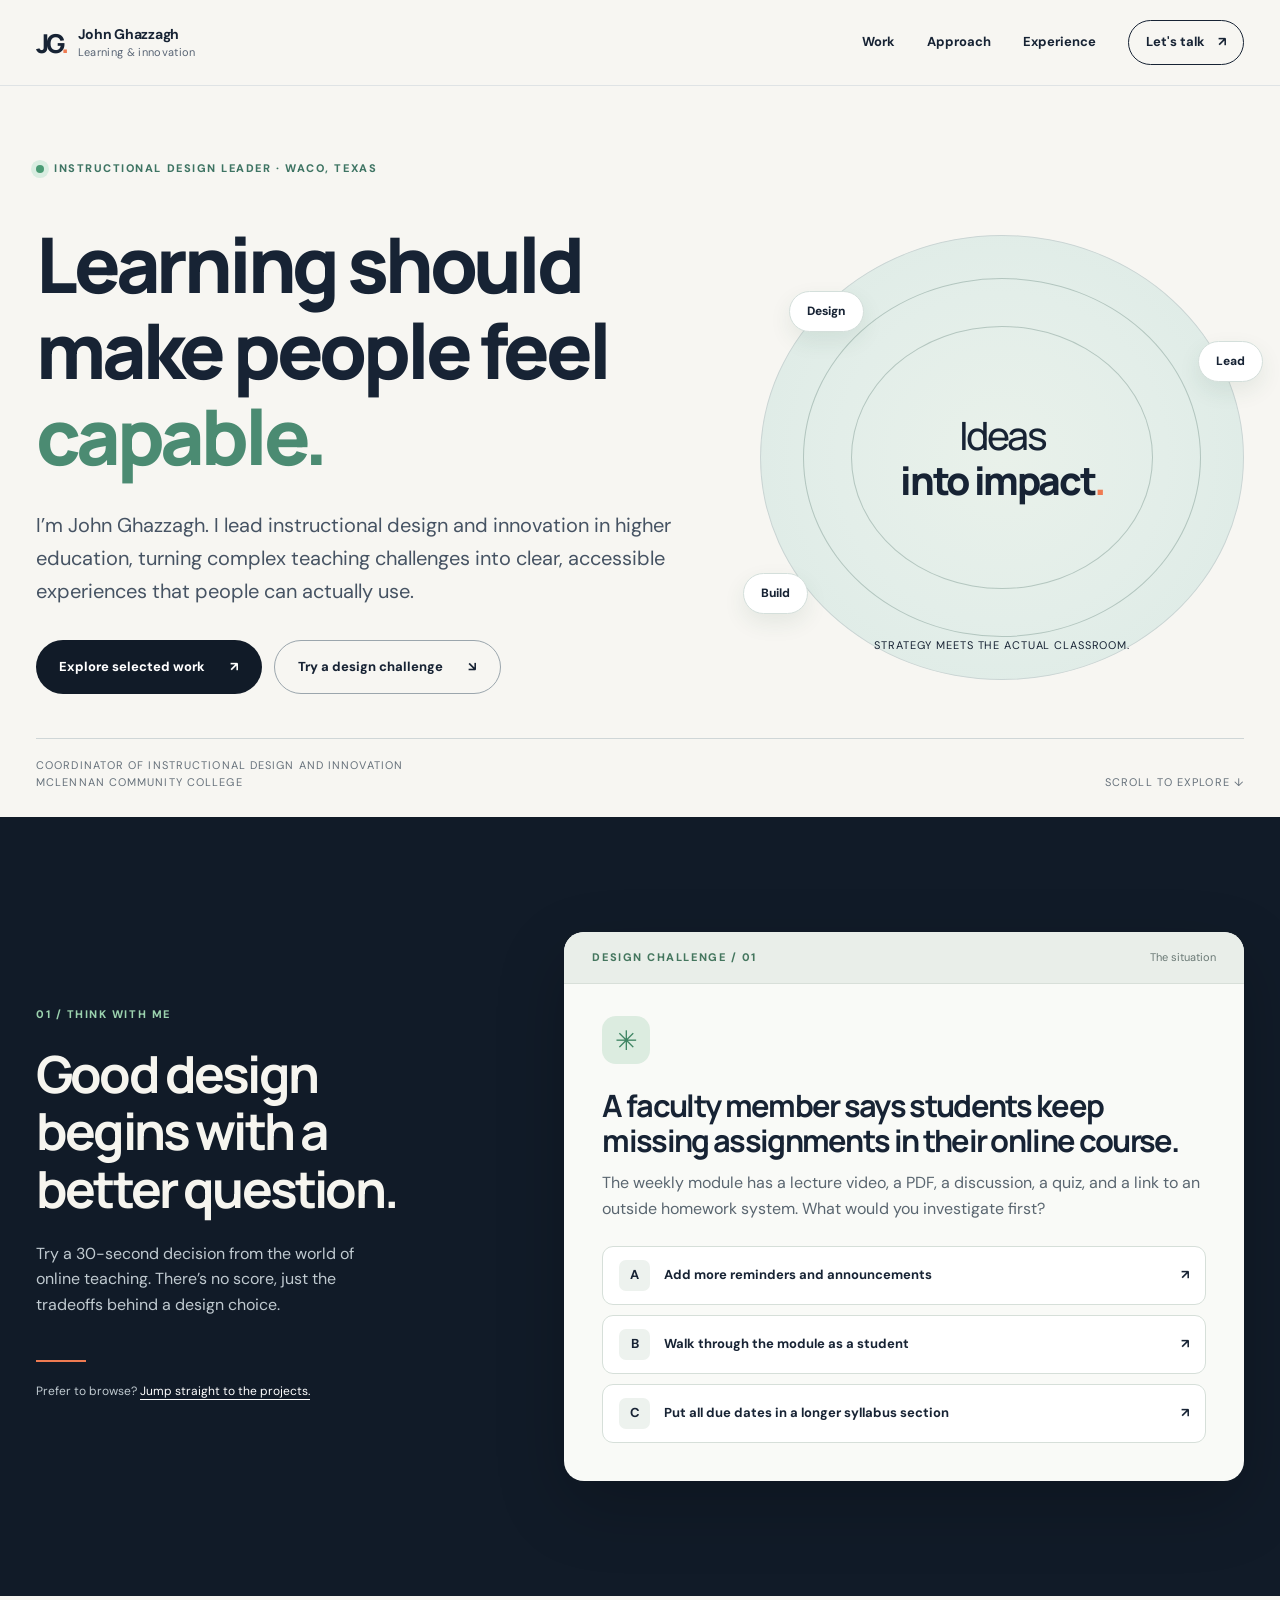
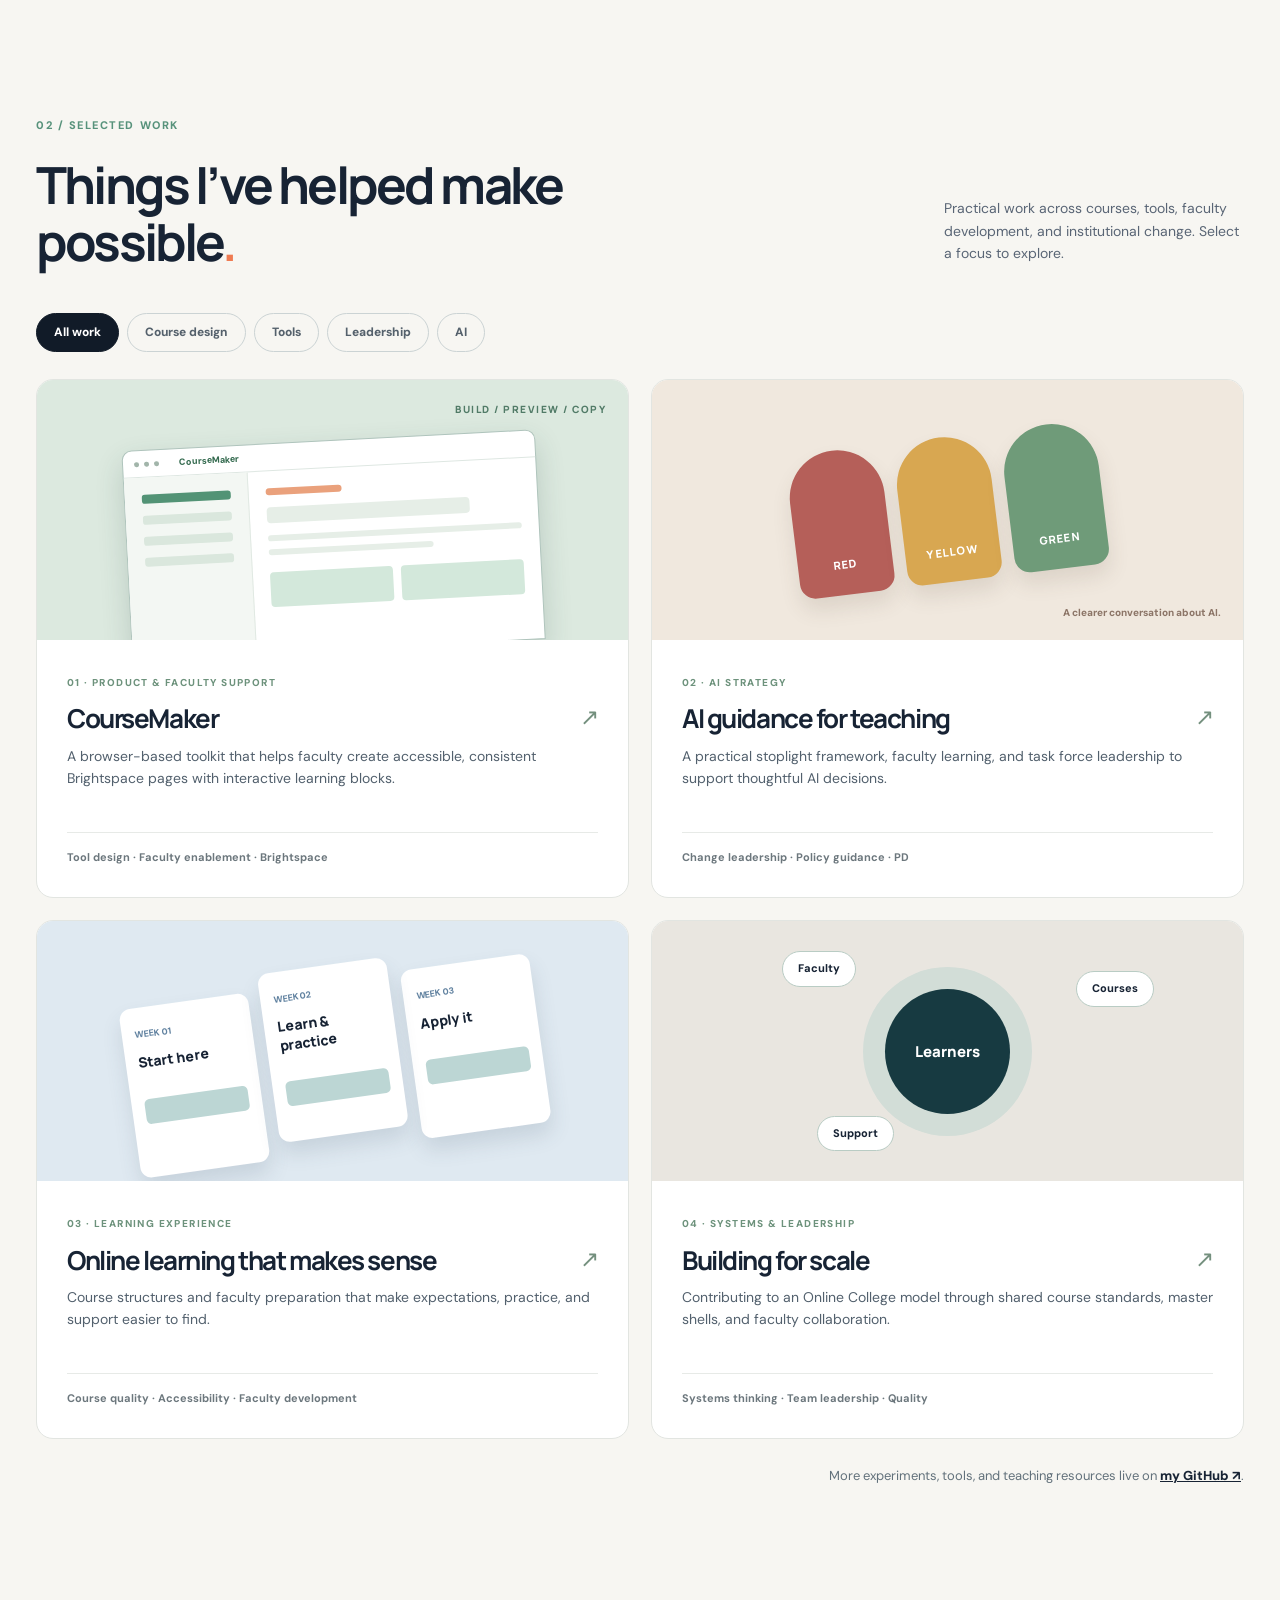
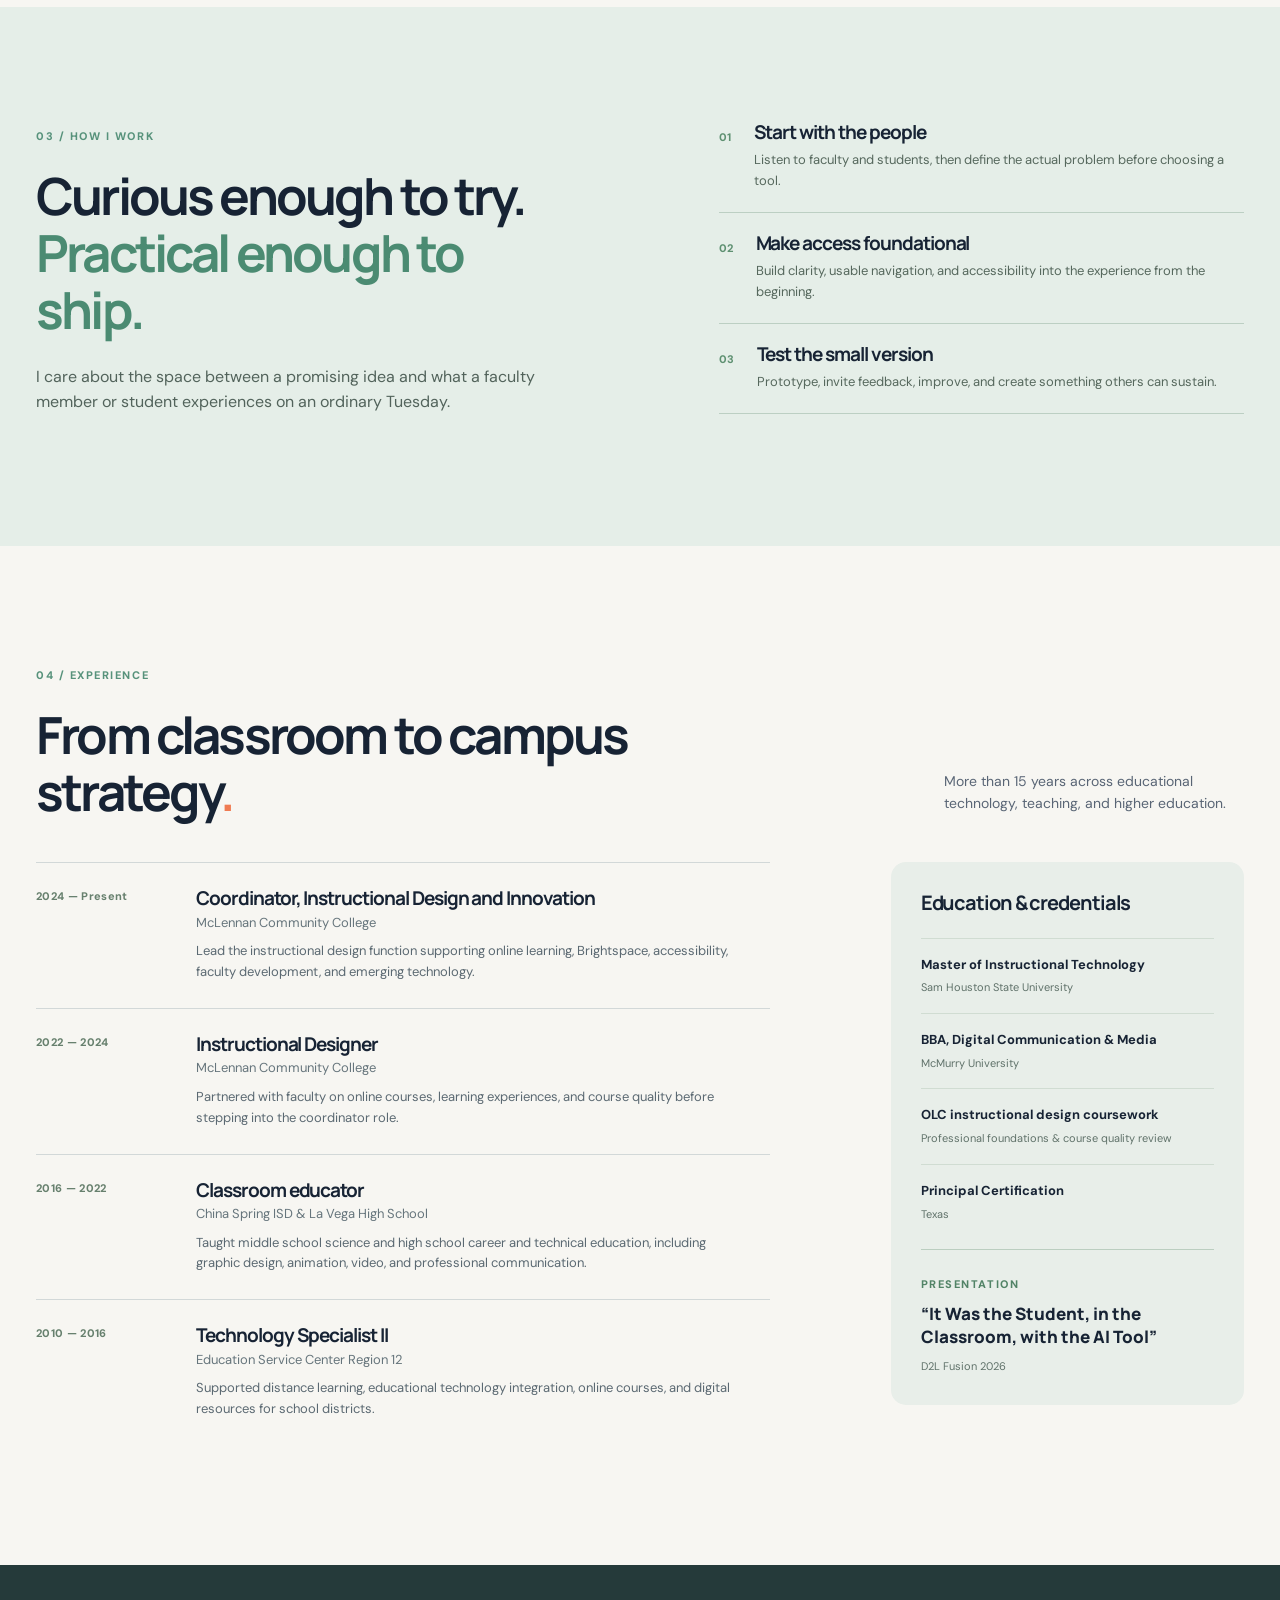
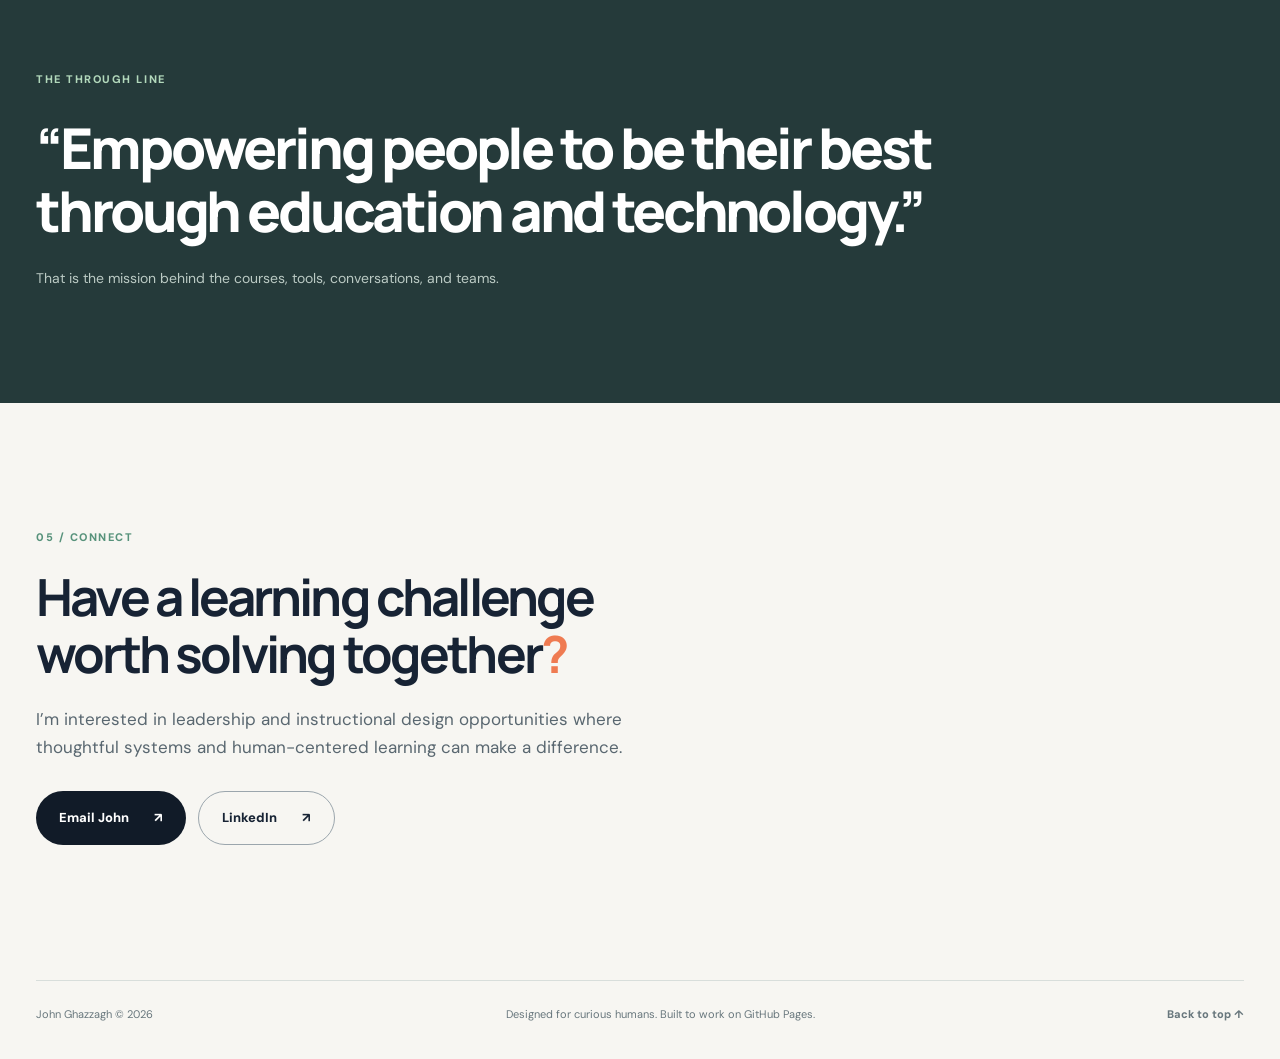
==== commit 400bec16: "Add files via upload" ====
--- a/index.html
+++ b/index.html
@@ -1,366 +1,16 @@
-<!DOCTYPE html>
-<html lang="en">
-<head>
-  <meta charset="UTF-8" />
-  <meta name="viewport" content="width=device-width, initial-scale=1.0" />
-  <title>John Ghazzagh | Instructional Designer</title>
-  <meta name="description" content="John Ghazzagh - Coordinator of Instructional Design at McLennan Community College. Portfolio, resume, and mission." />
-  <link rel="preconnect" href="https://fonts.googleapis.com" />
-  <link rel="preconnect" href="https://fonts.gstatic.com" crossorigin />
-  <link href="https://fonts.googleapis.com/css2?family=Syne:wght@400;600;700;800&family=Inter:wght@300;400;500;600&display=swap" rel="stylesheet" />
-  <link rel="stylesheet" href="styles.css" />
-</head>
-<body>
-
-  <!-- NAV -->
-  <nav class="nav" id="nav">
-    <div class="nav-inner">
-      <a href="#home" class="nav-logo">JG</a>
-      <button class="nav-hamburger" id="hamburger" aria-label="Toggle menu">
-        <span></span><span></span><span></span>
-      </button>
-      <ul class="nav-links" id="nav-links">
-        <li><a href="#about" class="nav-link">About</a></li>
-        <li><a href="#resume" class="nav-link">Resume</a></li>
-        <li><a href="#portfolio" class="nav-link">Portfolio</a></li>
-        <li><a href="#mission" class="nav-link">Mission</a></li>
-        <li><a href="#contact" class="nav-link nav-cta">Contact</a></li>
-      </ul>
-    </div>
-  </nav>
-
-  <!-- HERO -->
-  <section class="hero" id="home">
-    <div class="hero-bg">
-      <div class="hero-grid"></div>
-    </div>
-    <div class="hero-content">
-      <p class="hero-eyebrow reveal">Coordinator of Instructional Design</p>
-      <h1 class="hero-name reveal">
-        <span class="hero-first">John</span>
-        <span class="hero-last">Ghazzagh</span>
-      </h1>
-      <p class="hero-tagline reveal">Designing learning experiences that actually work.<br>From Waco, TX. For the world.</p>
-      <div class="hero-actions reveal">
-        <a href="#portfolio" class="btn btn-primary">See My Work</a>
-        <a href="#contact" class="btn btn-ghost">Get In Touch</a>
-      </div>
-    </div>
-    <div class="hero-scroll-indicator">
-      <span>Scroll</span>
-      <div class="scroll-line"></div>
-    </div>
-  </section>
-
-  <!-- ABOUT -->
-  <section class="section about" id="about">
-    <div class="container">
-      <div class="about-grid">
-        <div class="about-text reveal">
-          <p class="section-eyebrow">About</p>
-          <h2 class="section-title">Learning is a design problem.<br>I solve it.</h2>
-          <p class="body-text">I'm an instructional designer, educator, and AI strategist based in Waco, Texas. I lead the Instructional Design team at McLennan Community College, where I work at the intersection of pedagogy, technology, and human-centered design.</p>
-          <p class="body-text">As chair of MCC's AI Task Force, I help faculty and staff navigate the shift toward AI literacy -- not through policing, but through building real understanding. My work spans course design, professional development, accessibility, and the future of online learning.</p>
-          <p class="body-text">First-generation college graduate. Master's in Instructional Design. Lifelong learner. Occasional podcaster on MAC Talks.</p>
-        </div>
-        <div class="about-stats reveal">
-          <div class="stat-card">
-            <span class="stat-number">15+</span>
-            <span class="stat-label">Years in Education</span>
-          </div>
-          <div class="stat-card">
-            <span class="stat-number">MCC</span>
-            <span class="stat-label">McLennan Community College</span>
-          </div>
-          <div class="stat-card">
-            <span class="stat-number">AI</span>
-            <span class="stat-label">Task Force Chair</span>
-          </div>
-          <div class="stat-card">
-            <span class="stat-number">D2L</span>
-            <span class="stat-label">Brightspace Specialist</span>
-          </div>
-        </div>
-      </div>
-    </div>
-  </section>
-
-  <!-- RESUME -->
-  <section class="section resume" id="resume">
-    <div class="container">
-      <p class="section-eyebrow reveal">Experience</p>
-      <h2 class="section-title reveal">Where I've Been.<br>What I've Built.</h2>
-
-      <div class="resume-grid">
-        <!-- Experience -->
-        <div class="resume-col reveal">
-          <h3 class="resume-col-title">Work</h3>
-
-          <div class="timeline-item">
-            <div class="timeline-dot"></div>
-            <div class="timeline-body">
-              <p class="timeline-year">2019 &mdash; Present</p>
-              <h4 class="timeline-role">Coordinator of Instructional Design</h4>
-              <p class="timeline-org">McLennan Community College, Waco TX</p>
-              <p class="timeline-desc">Lead a team of 3 instructional designers and 1 LMS technician. Chair of the college-wide AI Task Force. Oversee D2L Brightspace platform and online learning strategy.</p>
-            </div>
-          </div>
-
-          <div class="timeline-item">
-            <div class="timeline-dot"></div>
-            <div class="timeline-body">
-              <p class="timeline-year">Prior Roles</p>
-              <h4 class="timeline-role">Instructional Designer & Faculty Developer</h4>
-              <p class="timeline-org">Higher Education</p>
-              <p class="timeline-desc">Developed courses and training programs across accessibility, AI, gamification, High Impact Practices, HyFlex design, and multimedia production.</p>
-            </div>
-          </div>
-
-        </div>
-
-        <!-- Skills -->
-        <div class="resume-col reveal">
-          <h3 class="resume-col-title">Skills</h3>
-
-          <div class="skills-group">
-            <p class="skills-group-label">Instructional Design</p>
-            <div class="skill-bar-wrap">
-              <div class="skill-bar" data-width="95"><div class="skill-fill"></div></div>
-            </div>
-          </div>
-          <div class="skills-group">
-            <p class="skills-group-label">D2L Brightspace / LMS</p>
-            <div class="skill-bar-wrap">
-              <div class="skill-bar" data-width="90"><div class="skill-fill"></div></div>
-            </div>
-          </div>
-          <div class="skills-group">
-            <p class="skills-group-label">AI Strategy & Literacy</p>
-            <div class="skill-bar-wrap">
-              <div class="skill-bar" data-width="88"><div class="skill-fill"></div></div>
-            </div>
-          </div>
-          <div class="skills-group">
-            <p class="skills-group-label">Articulate Rise 360</p>
-            <div class="skill-bar-wrap">
-              <div class="skill-bar" data-width="85"><div class="skill-fill"></div></div>
-            </div>
-          </div>
-          <div class="skills-group">
-            <p class="skills-group-label">Accessibility / WCAG 2.1</p>
-            <div class="skill-bar-wrap">
-              <div class="skill-bar" data-width="92"><div class="skill-fill"></div></div>
-            </div>
-          </div>
-          <div class="skills-group">
-            <p class="skills-group-label">HTML / CSS</p>
-            <div class="skill-bar-wrap">
-              <div class="skill-bar" data-width="78"><div class="skill-fill"></div></div>
-            </div>
-          </div>
-
-          <h3 class="resume-col-title" style="margin-top: 2.5rem;">Education</h3>
-          <div class="edu-item">
-            <p class="edu-degree">Master of Science, Instructional Design</p>
-            <p class="edu-school">Graduate Studies</p>
-          </div>
-          <div class="edu-item">
-            <p class="edu-degree">First-Generation College Graduate</p>
-            <p class="edu-school">Proud of it.</p>
-          </div>
-        </div>
-      </div>
-
-      <div class="resume-download reveal">
-        <a href="#contact" class="btn btn-primary">Request Full Resume</a>
-      </div>
-    </div>
-  </section>
-
-  <!-- PORTFOLIO -->
-  <section class="section portfolio" id="portfolio">
-    <div class="container">
-      <p class="section-eyebrow reveal">Portfolio</p>
-      <h2 class="section-title reveal">Work That Speaks<br>For Itself.</h2>
-
-      <div class="portfolio-filters reveal">
-        <button class="filter-btn active" data-filter="all">All</button>
-        <button class="filter-btn" data-filter="media">Media Production</button>
-        <button class="filter-btn" data-filter="presentations">Presentations</button>
-        <button class="filter-btn" data-filter="visual">Visual Design</button>
-        <button class="filter-btn" data-filter="training">Training Materials</button>
-        <button class="filter-btn" data-filter="apps">Apps</button>
-      </div>
-
-      <div class="portfolio-grid">
-
-        <div class="portfolio-card reveal" data-category="training">
-          <div class="card-inner">
-            <div class="card-tag">Training Materials</div>
-            <h3 class="card-title">The Access Files</h3>
-            <p class="card-desc">A WCAG 2.1 professional development course built in D2L Brightspace. Detective/noir narrative theme with four recurring student characters and interactive HTML widgets.</p>
-            <div class="card-tech">
-              <span>Brightspace</span>
-              <span>WCAG 2.1</span>
-              <span>HTML</span>
-            </div>
-          </div>
-        </div>
-
-        <div class="portfolio-card reveal" data-category="presentations">
-          <div class="card-inner">
-            <div class="card-tag">Presentations</div>
-            <h3 class="card-title">What You Always Wanted to Know About A.I.</h3>
-            <p class="card-desc">A 22-slide K-12 GenAI professional development presentation with speaker notes, quick-reference handouts, and a Canva version. Built to demystify AI for educators.</p>
-            <div class="card-tech">
-              <span>Canva</span>
-              <span>GenAI</span>
-              <span>K-12 PD</span>
-            </div>
-          </div>
-        </div>
-
-        <div class="portfolio-card reveal" data-category="apps">
-          <div class="card-inner">
-            <div class="card-tag">Apps</div>
-            <h3 class="card-title">FIRE Prompt Framework</h3>
-            <p class="card-desc">A prompt engineering framework -- Focus, Intent, Request, Example -- developed to help faculty and staff write better AI prompts. Used in MCC professional development sessions.</p>
-            <div class="card-tech">
-              <span>AI Literacy</span>
-              <span>Faculty PD</span>
-              <span>Prompt Engineering</span>
-            </div>
-          </div>
-        </div>
-
-        <div class="portfolio-card reveal" data-category="presentations">
-          <div class="card-inner">
-            <div class="card-tag">Conference</div>
-            <h3 class="card-title">D2L Fusion Session Proposals</h3>
-            <p class="card-desc">Conference session proposals built around the Stoplight Framework and course-building work, with titles riffing on 90s music references. Because why not.</p>
-            <div class="card-tech">
-              <span>D2L Fusion</span>
-              <span>Brightspace</span>
-              <span>Stoplight Framework</span>
-            </div>
-          </div>
-        </div>
-
-        <div class="portfolio-card reveal" data-category="media">
-          <div class="card-inner">
-            <div class="card-tag">Media Production</div>
-            <h3 class="card-title">MAC Talks Podcast</h3>
-            <p class="card-desc">A podcast focused on instructional design, online learning, and the evolving role of technology in higher education. Produced and hosted by John Ghazzagh.</p>
-            <div class="card-tech">
-              <span>Podcasting</span>
-              <span>Instructional Design</span>
-              <span>Higher Ed</span>
-            </div>
-          </div>
-        </div>
-
-        <div class="portfolio-card reveal" data-category="training">
-          <div class="card-inner">
-            <div class="card-tag">Training Materials</div>
-            <h3 class="card-title">MCC AI Initiative</h3>
-            <p class="card-desc">A four-pronged AI initiative covering research, awareness, professional development, and credentials. Framed around AI literacy rather than policing. Chaired by John for MCC's AI Task Force.</p>
-            <div class="card-tech">
-              <span>AI Literacy</span>
-              <span>Higher Ed</span>
-              <span>Task Force</span>
-            </div>
-          </div>
-        </div>
-
-      </div>
-    </div>
-  </section>
-
-  <!-- MISSION -->
-  <section class="section mission" id="mission">
-    <div class="container">
-      <div class="mission-inner">
-        <p class="section-eyebrow reveal">Mission</p>
-        <blockquote class="mission-quote reveal">
-          "Learning should be designed with the same intention and craft as any great experience. My job is to make sure it is."
-        </blockquote>
-        <div class="mission-body reveal">
-          <p>I believe every learner deserves a thoughtfully designed experience -- one that respects their time, meets them where they are, and actually moves them forward. That's not a platitude. It's an operational principle that drives every course, every training, every initiative I touch.</p>
-          <p>At MCC, that means building systems for quality, not just individual courses. It means training faculty to think like designers. It means treating AI as a tool for access and equity, not a shortcut or a threat. And it means never losing sight of the humans on the other end of the screen.</p>
-        </div>
-        <div class="mission-values reveal">
-          <div class="value-item">
-            <span class="value-icon">01</span>
-            <p class="value-label">Learner-Centered Design</p>
-          </div>
-          <div class="value-item">
-            <span class="value-icon">02</span>
-            <p class="value-label">AI Literacy Over AI Policing</p>
-          </div>
-          <div class="value-item">
-            <span class="value-icon">03</span>
-            <p class="value-label">Access and Equity First</p>
-          </div>
-          <div class="value-item">
-            <span class="value-icon">04</span>
-            <p class="value-label">Craft in Every Detail</p>
-          </div>
-        </div>
-      </div>
-    </div>
-  </section>
-
-  <!-- CONTACT -->
-  <section class="section contact" id="contact">
-    <div class="container">
-      <p class="section-eyebrow reveal">Contact</p>
-      <h2 class="section-title reveal">Let's Talk.</h2>
-      <p class="contact-sub reveal">Got a project, a question, or just want to connect? I'm all ears.</p>
-
-      <form class="contact-form reveal" id="contact-form" novalidate>
-        <div class="form-row">
-          <div class="form-field">
-            <label for="name">Your Name</label>
-            <input type="text" id="name" name="name" placeholder="First Last" autocomplete="name" />
-          </div>
-          <div class="form-field">
-            <label for="email">Your Email</label>
-            <input type="email" id="email" name="email" placeholder="you@example.com" autocomplete="email" />
-          </div>
-        </div>
-        <div class="form-field">
-          <label for="subject">Subject</label>
-          <input type="text" id="subject" name="subject" placeholder="What's this about?" />
-        </div>
-        <div class="form-field">
-          <label for="message">Message</label>
-          <textarea id="message" name="message" rows="5" placeholder="Tell me what's on your mind..."></textarea>
-        </div>
-        <button type="submit" class="btn btn-primary btn-full">Send Message</button>
-        <p class="form-note" id="form-note"></p>
-      </form>
-    </div>
-  </section>
-
-  <!-- FOOTER -->
-  <footer class="footer">
-    <div class="container">
-      <div class="footer-inner">
-        <p class="footer-name">John Ghazzagh</p>
-        <p class="footer-title">Coordinator of Instructional Design, MCC</p>
-        <div class="footer-links">
-          <a href="#home">Home</a>
-          <a href="#about">About</a>
-          <a href="#resume">Resume</a>
-          <a href="#portfolio">Portfolio</a>
-          <a href="#mission">Mission</a>
-          <a href="#contact">Contact</a>
-        </div>
-        <p class="footer-copy">&copy; 2025 John Ghazzagh. Built with intention.</p>
-      </div>
-    </div>
-  </footer>
-
-  <script src="script.js"></script>
-</body>
-</html>
+<!doctype html>
+<html lang="en"><head><meta charset="utf-8"><meta name="viewport" content="width=device-width,initial-scale=1"><meta name="theme-color" content="#111b28"><meta name="description" content="John Ghazzagh is an instructional design and innovation leader building practical, accessible learning experiences and systems for higher education."><meta property="og:title" content="John Ghazzagh | Learning, thoughtfully designed"><meta property="og:description" content="Instructional design, faculty development, AI leadership, and useful learning tools."><title>John Ghazzagh | Instructional Design & Innovation</title><link rel="stylesheet" href="styles.css"><script defer src="script.js"></script></head>
+<body><a class="skip" href="#main">Skip to content</a><header class="site-header"><a class="brand" href="index.html" aria-label="John Ghazzagh home"><span class="brand-mark">JG<span class="brand-dot">.</span></span><span class="brand-text">John Ghazzagh<small>Learning & innovation</small></span></a><nav aria-label="Main navigation"><a href="#work">Work</a><a href="#approach">Approach</a><a href="#experience">Experience</a><a class="nav-contact" href="#contact">Let's talk <span aria-hidden="true">↗</span></a></nav></header>
+<main id="main"><section class="hero container"><div class="eyebrow"><span class="pulse"></span> Instructional design leader · Waco, Texas</div><div class="hero-grid"><div><h1>Learning should make people feel <em>capable.</em></h1><p class="hero-lede">I’m John Ghazzagh. I lead instructional design and innovation in higher education, turning complex teaching challenges into clear, accessible experiences that people can actually use.</p><div class="actions"><a class="button primary" href="#work">Explore selected work <span aria-hidden="true">↗</span></a><a class="button ghost" href="#challenge">Try a design challenge <span aria-hidden="true">↘</span></a></div></div><div class="hero-aside" aria-label="Areas of practice"><div class="orbit orbit-one"></div><div class="orbit orbit-two"></div><span class="orb orb-a">Design</span><span class="orb orb-b">Lead</span><span class="orb orb-c">Build</span><div class="aside-center">Ideas<br><b>into impact<span>.</span></b></div><div class="aside-caption">Strategy meets the actual classroom.</div></div></div><div class="hero-bottom"><span>Coordinator of Instructional Design and Innovation<br>McLennan Community College</span><span>Scroll to explore <span aria-hidden="true">↓</span></span></div></section>
+<section id="challenge" class="challenge-wrap"><div class="container challenge-grid"><div class="section-intro"><span class="kicker">01 / Think with me</span><h2>Good design begins with a better question.</h2><p>Try a 30-second decision from the world of online teaching. There’s no score, just the tradeoffs behind a design choice.</p><div class="small-rule"></div><p class="note">Prefer to browse? <a href="#work">Jump straight to the projects.</a></p></div><div class="challenge-card" data-challenge><div class="challenge-top"><span class="label">DESIGN CHALLENGE / 01</span><span class="challenge-step" aria-live="polite">The situation</span></div><div class="challenge-content"><div class="challenge-icon" aria-hidden="true">✳</div><h3>A faculty member says students keep missing assignments in their online course.</h3><p>The weekly module has a lecture video, a PDF, a discussion, a quiz, and a link to an outside homework system. What would you investigate first?</p><div class="choices"><button type="button" data-choice="a"><span class="choice-letter">A</span> Add more reminders and announcements <span aria-hidden="true">↗</span></button><button type="button" data-choice="b"><span class="choice-letter">B</span> Walk through the module as a student <span aria-hidden="true">↗</span></button><button type="button" data-choice="c"><span class="choice-letter">C</span> Put all due dates in a longer syllabus section <span aria-hidden="true">↗</span></button></div><div class="challenge-response" hidden tabindex="-1" aria-live="polite"><span class="label">THE DESIGN LENS</span><h4></h4><p></p><p class="response-common">I’d walk the student path with the instructor, check where tasks and due dates appear, and look for points where navigation or expectations break down. Then we could test a clearer weekly overview and consistent activity placement. Reminders may help, but the course structure should do its share of the work.</p><a href="projects/course-design.html">See how I design online learning <span aria-hidden="true">↗</span></a><button class="reset" type="button" data-reset>Try another response</button></div></div></div></div></section>
+<section id="work" class="work-section container"><div class="section-heading"><div><span class="kicker">02 / Selected work</span><h2>Things I’ve helped make possible<span class="accent">.</span></h2></div><p>Practical work across courses, tools, faculty development, and institutional change. Select a focus to explore.</p></div><div class="filters" role="group" aria-label="Filter projects"><button class="active" type="button" data-filter="all" aria-pressed="true">All work</button><button type="button" data-filter="design" aria-pressed="false">Course design</button><button type="button" data-filter="tools" aria-pressed="false">Tools</button><button type="button" data-filter="leadership" aria-pressed="false">Leadership</button><button type="button" data-filter="ai" aria-pressed="false">AI</button></div><div class="project-grid">
+<a class="project-card card-feature" data-tags="design tools" href="projects/coursemaker.html"><div class="project-art art-builder" aria-hidden="true"><div class="mini-window"><div class="mini-toolbar"><i></i><i></i><i></i><span>CourseMaker</span></div><div class="mini-body"><div class="mini-sidebar"><b></b><b></b><b></b><b></b></div><div class="mini-preview"><span></span><strong></strong><p></p><p></p><div class="mini-two"><i></i><i></i></div></div></div></div><span class="art-label">BUILD / PREVIEW / COPY</span></div><div class="card-copy"><span class="card-meta">01 · PRODUCT & FACULTY SUPPORT</span><h3>CourseMaker <span aria-hidden="true">↗</span></h3><p>A browser-based toolkit that helps faculty create accessible, consistent Brightspace pages with interactive learning blocks.</p><span class="tagline">Tool design · Faculty enablement · Brightspace</span></div></a>
+<a class="project-card" data-tags="ai leadership design" href="projects/ai-guidance.html"><div class="project-art art-stoplight" aria-hidden="true"><div class="signal"><span>RED</span><span>YELLOW</span><span>GREEN</span></div><div class="signal-caption">A clearer conversation about AI.</div></div><div class="card-copy"><span class="card-meta">02 · AI STRATEGY</span><h3>AI guidance for teaching <span aria-hidden="true">↗</span></h3><p>A practical stoplight framework, faculty learning, and task force leadership to support thoughtful AI decisions.</p><span class="tagline">Change leadership · Policy guidance · PD</span></div></a>
+<a class="project-card" data-tags="design leadership" href="projects/course-design.html"><div class="project-art art-course" aria-hidden="true"><div class="course-stack"><div><small>WEEK 01</small><strong>Start here</strong><i></i></div><div><small>WEEK 02</small><strong>Learn & practice</strong><i></i></div><div><small>WEEK 03</small><strong>Apply it</strong><i></i></div></div></div><div class="card-copy"><span class="card-meta">03 · LEARNING EXPERIENCE</span><h3>Online learning that makes sense <span aria-hidden="true">↗</span></h3><p>Course structures and faculty preparation that make expectations, practice, and support easier to find.</p><span class="tagline">Course quality · Accessibility · Faculty development</span></div></a>
+<a class="project-card" data-tags="leadership design" href="projects/online-college.html"><div class="project-art art-systems" aria-hidden="true"><div class="system-node n1">Faculty</div><div class="system-node n2">Courses</div><div class="system-node n3">Support</div><div class="system-center">Learners</div></div><div class="card-copy"><span class="card-meta">04 · SYSTEMS & LEADERSHIP</span><h3>Building for scale <span aria-hidden="true">↗</span></h3><p>Contributing to an Online College model through shared course standards, master shells, and faculty collaboration.</p><span class="tagline">Systems thinking · Team leadership · Quality</span></div></a>
+</div><p class="work-footer">More experiments, tools, and teaching resources live on <a href="https://github.com/jghazzagh" target="_blank" rel="noopener noreferrer">my GitHub <span aria-hidden="true">↗</span></a>.</p></section>
+<section id="approach" class="approach-section"><div class="container approach-grid"><div><span class="kicker">03 / How I work</span><h2>Curious enough to try.<br><em>Practical enough to ship.</em></h2><p>I care about the space between a promising idea and what a faculty member or student experiences on an ordinary Tuesday.</p></div><div class="principles"><article><span>01</span><div><h3>Start with the people</h3><p>Listen to faculty and students, then define the actual problem before choosing a tool.</p></div></article><article><span>02</span><div><h3>Make access foundational</h3><p>Build clarity, usable navigation, and accessibility into the experience from the beginning.</p></div></article><article><span>03</span><div><h3>Test the small version</h3><p>Prototype, invite feedback, improve, and create something others can sustain.</p></div></article></div></div></section>
+<section id="experience" class="experience-section container"><div class="section-heading"><div><span class="kicker">04 / Experience</span><h2>From classroom to campus strategy<span class="accent">.</span></h2></div><p>More than 15 years across educational technology, teaching, and higher education.</p></div><div class="experience-grid"><div class="timeline"><article><span class="years">2024 — Present</span><div><h3>Coordinator, Instructional Design and Innovation</h3><p>McLennan Community College</p><small>Lead the instructional design function supporting online learning, Brightspace, accessibility, faculty development, and emerging technology.</small></div></article><article><span class="years">2022 — 2024</span><div><h3>Instructional Designer</h3><p>McLennan Community College</p><small>Partnered with faculty on online courses, learning experiences, and course quality before stepping into the coordinator role.</small></div></article><article><span class="years">2016 — 2022</span><div><h3>Classroom educator</h3><p>China Spring ISD & La Vega High School</p><small>Taught middle school science and high school career and technical education, including graphic design, animation, video, and professional communication.</small></div></article><article><span class="years">2010 — 2016</span><div><h3>Technology Specialist II</h3><p>Education Service Center Region 12</p><small>Supported distance learning, educational technology integration, online courses, and digital resources for school districts.</small></div></article></div><aside class="credentials"><h3>Education & credentials</h3><div><strong>Master of Instructional Technology</strong><span>Sam Houston State University</span></div><div><strong>BBA, Digital Communication & Media</strong><span>McMurry University</span></div><div><strong>OLC instructional design coursework</strong><span>Professional foundations & course quality review</span></div><div><strong>Principal Certification</strong><span>Texas</span></div><div class="spotlight"><span class="label">PRESENTATION</span><p>“It Was the Student, in the Classroom, with the AI Tool”</p><span>D2L Fusion 2026</span></div></aside></div></section>
+<section class="belief"><div class="container"><span class="kicker">THE THROUGH LINE</span><blockquote>“Empowering people to be their best through education and technology.”</blockquote><p>That is the mission behind the courses, tools, conversations, and teams.</p></div></section>
+<section id="contact" class="contact-section container"><span class="kicker">05 / Connect</span><h2>Have a learning challenge<br>worth solving together<span class="accent">?</span></h2><p>I’m interested in leadership and instructional design opportunities where thoughtful systems and human-centered learning can make a difference.</p><div class="actions"><a class="button primary" href="mailto:john.ghazzagh@gmail.com">Email John <span aria-hidden="true">↗</span></a><a class="button ghost" href="https://www.linkedin.com/in/johnghazzagh" target="_blank" rel="noopener noreferrer">LinkedIn <span aria-hidden="true">↗</span></a></div></section></main>
+<footer class="site-footer container"><span>John Ghazzagh © <span id="year">2026</span></span><span>Designed for curious humans. Built to work on GitHub Pages.</span><a href="#main">Back to top ↑</a></footer></body></html>
--- a/styles.css
+++ b/styles.css
@@ -1,1056 +1,5 @@
-/* =============================================
-   JOHN GHAZZAGH PORTFOLIO
-   styles.css
-   ============================================= */
-
-/* --- RESET & BASE ----------------------------- */
-*, *::before, *::after {
-  box-sizing: border-box;
-  margin: 0;
-  padding: 0;
-}
-
-:root {
-  /* Color Palette */
-  --color-bg:           #0a0a0f;
-  --color-bg-2:         #111118;
-  --color-bg-3:         #16161f;
-  --color-surface:      #1c1c28;
-  --color-surface-2:    #232334;
-  --color-border:       rgba(255,255,255,0.08);
-  --color-accent:       #6c63ff;
-  --color-accent-2:     #a78bfa;
-  --color-accent-glow:  rgba(108, 99, 255, 0.25);
-  --color-text:         #e8e8f0;
-  --color-text-muted:   #8888a8;
-  --color-text-dim:     #55556a;
-  --color-white:        #ffffff;
-
-  /* Typography */
-  --font-display: 'Syne', sans-serif;
-  --font-body:    'Inter', sans-serif;
-
-  /* Spacing */
-  --section-pad: 7rem;
-  --container-max: 1200px;
-
-  /* Transitions */
-  --ease: cubic-bezier(0.4, 0, 0.2, 1);
-  --ease-out: cubic-bezier(0, 0, 0.2, 1);
-}
-
-html {
-  scroll-behavior: smooth;
-  font-size: 16px;
-}
-
-body {
-  background-color: var(--color-bg);
-  color: var(--color-text);
-  font-family: var(--font-body);
-  line-height: 1.6;
-  overflow-x: hidden;
-  -webkit-font-smoothing: antialiased;
-}
-
-img {
-  max-width: 100%;
-  display: block;
-}
-
-a {
-  color: inherit;
-  text-decoration: none;
-}
-
-ul {
-  list-style: none;
-}
-
-/* --- SCROLLBAR -------------------------------- */
-::-webkit-scrollbar {
-  width: 6px;
-}
-::-webkit-scrollbar-track {
-  background: var(--color-bg);
-}
-::-webkit-scrollbar-thumb {
-  background: var(--color-surface-2);
-  border-radius: 3px;
-}
-::-webkit-scrollbar-thumb:hover {
-  background: var(--color-accent);
-}
-
-/* --- UTILITIES -------------------------------- */
-.container {
-  max-width: var(--container-max);
-  margin: 0 auto;
-  padding: 0 2rem;
-}
-
-.section {
-  padding: var(--section-pad) 0;
-}
-
-.section-eyebrow {
-  font-family: var(--font-display);
-  font-size: 0.75rem;
-  font-weight: 600;
-  letter-spacing: 0.18em;
-  text-transform: uppercase;
-  color: var(--color-accent);
-  margin-bottom: 1rem;
-}
-
-.section-title {
-  font-family: var(--font-display);
-  font-size: clamp(2rem, 4vw, 3rem);
-  font-weight: 800;
-  line-height: 1.15;
-  color: var(--color-white);
-  margin-bottom: 2.5rem;
-}
-
-.body-text {
-  color: var(--color-text-muted);
-  font-size: 1rem;
-  line-height: 1.75;
-  margin-bottom: 1rem;
-  max-width: 60ch;
-}
-
-/* --- REVEAL ANIMATIONS ----------------------- */
-.reveal {
-  opacity: 0;
-  transform: translateY(30px);
-  transition: opacity 0.7s var(--ease-out), transform 0.7s var(--ease-out);
-}
-
-.reveal.visible {
-  opacity: 1;
-  transform: translateY(0);
-}
-
-/* Stagger children */
-.reveal:nth-child(1) { transition-delay: 0s; }
-.reveal:nth-child(2) { transition-delay: 0.1s; }
-.reveal:nth-child(3) { transition-delay: 0.2s; }
-.reveal:nth-child(4) { transition-delay: 0.3s; }
-.reveal:nth-child(5) { transition-delay: 0.4s; }
-.reveal:nth-child(6) { transition-delay: 0.5s; }
-
-/* --- BUTTONS --------------------------------- */
-.btn {
-  display: inline-flex;
-  align-items: center;
-  gap: 0.5rem;
-  padding: 0.85rem 2rem;
-  border-radius: 6px;
-  font-family: var(--font-display);
-  font-size: 0.9rem;
-  font-weight: 600;
-  letter-spacing: 0.04em;
-  cursor: pointer;
-  transition: all 0.25s var(--ease);
-  border: none;
-  text-decoration: none;
-  white-space: nowrap;
-}
-
-.btn-primary {
-  background: var(--color-accent);
-  color: var(--color-white);
-  box-shadow: 0 0 0 0 var(--color-accent-glow);
-}
-
-.btn-primary:hover {
-  background: var(--color-accent-2);
-  box-shadow: 0 0 30px var(--color-accent-glow);
-  transform: translateY(-2px);
-}
-
-.btn-ghost {
-  background: transparent;
-  color: var(--color-text);
-  border: 1px solid var(--color-border);
-}
-
-.btn-ghost:hover {
-  border-color: var(--color-accent);
-  color: var(--color-accent);
-  transform: translateY(-2px);
-}
-
-.btn-full {
-  width: 100%;
-  justify-content: center;
-}
-
-/* --- NAV ------------------------------------- */
-.nav {
-  position: fixed;
-  top: 0;
-  left: 0;
-  right: 0;
-  z-index: 100;
-  padding: 1.25rem 0;
-  transition: background 0.4s var(--ease), box-shadow 0.4s var(--ease), padding 0.4s var(--ease);
-}
-
-.nav.scrolled {
-  background: rgba(10, 10, 15, 0.92);
-  backdrop-filter: blur(16px);
-  -webkit-backdrop-filter: blur(16px);
-  box-shadow: 0 1px 0 var(--color-border);
-  padding: 0.9rem 0;
-}
-
-.nav-inner {
-  max-width: var(--container-max);
-  margin: 0 auto;
-  padding: 0 2rem;
-  display: flex;
-  align-items: center;
-  justify-content: space-between;
-}
-
-.nav-logo {
-  font-family: var(--font-display);
-  font-size: 1.4rem;
-  font-weight: 800;
-  color: var(--color-white);
-  letter-spacing: -0.02em;
-  position: relative;
-}
-
-.nav-logo::after {
-  content: '';
-  position: absolute;
-  bottom: -2px;
-  left: 0;
-  width: 100%;
-  height: 2px;
-  background: var(--color-accent);
-  transform: scaleX(0);
-  transform-origin: left;
-  transition: transform 0.3s var(--ease);
-}
-
-.nav-logo:hover::after {
-  transform: scaleX(1);
-}
-
-.nav-links {
-  display: flex;
-  align-items: center;
-  gap: 0.25rem;
-}
-
-.nav-link {
-  font-family: var(--font-body);
-  font-size: 0.875rem;
-  font-weight: 500;
-  color: var(--color-text-muted);
-  padding: 0.5rem 0.85rem;
-  border-radius: 5px;
-  transition: color 0.2s, background 0.2s;
-  letter-spacing: 0.02em;
-}
-
-.nav-link:hover {
-  color: var(--color-white);
-  background: var(--color-surface);
-}
-
-.nav-link.active {
-  color: var(--color-accent);
-}
-
-.nav-cta {
-  background: var(--color-accent) !important;
-  color: var(--color-white) !important;
-  font-family: var(--font-display) !important;
-  font-weight: 600 !important;
-  margin-left: 0.5rem;
-}
-
-.nav-cta:hover {
-  background: var(--color-accent-2) !important;
-  box-shadow: 0 0 20px var(--color-accent-glow);
-}
-
-.nav-hamburger {
-  display: none;
-  flex-direction: column;
-  gap: 5px;
-  background: none;
-  border: none;
-  cursor: pointer;
-  padding: 0.25rem;
-}
-
-.nav-hamburger span {
-  display: block;
-  width: 24px;
-  height: 2px;
-  background: var(--color-text);
-  border-radius: 2px;
-  transition: all 0.3s var(--ease);
-}
-
-.nav-hamburger.open span:nth-child(1) {
-  transform: translateY(7px) rotate(45deg);
-}
-.nav-hamburger.open span:nth-child(2) {
-  opacity: 0;
-  transform: scaleX(0);
-}
-.nav-hamburger.open span:nth-child(3) {
-  transform: translateY(-7px) rotate(-45deg);
-}
-
-/* --- HERO ------------------------------------ */
-.hero {
-  min-height: 100vh;
-  display: flex;
-  align-items: center;
-  position: relative;
-  overflow: hidden;
-  padding: 8rem 2rem 4rem;
-}
-
-.hero-bg {
-  position: absolute;
-  inset: 0;
-  z-index: 0;
-}
-
-.hero-grid {
-  position: absolute;
-  inset: 0;
-  background-image:
-    linear-gradient(rgba(108,99,255,0.05) 1px, transparent 1px),
-    linear-gradient(90deg, rgba(108,99,255,0.05) 1px, transparent 1px);
-  background-size: 60px 60px;
-  mask-image: radial-gradient(ellipse 80% 80% at 50% 0%, black 40%, transparent 100%);
-  -webkit-mask-image: radial-gradient(ellipse 80% 80% at 50% 0%, black 40%, transparent 100%);
-}
-
-.hero-bg::before {
-  content: '';
-  position: absolute;
-  top: -30%;
-  left: 50%;
-  transform: translateX(-50%);
-  width: 900px;
-  height: 600px;
-  background: radial-gradient(ellipse, rgba(108,99,255,0.15) 0%, transparent 70%);
-  pointer-events: none;
-}
-
-.hero-content {
-  position: relative;
-  z-index: 1;
-  max-width: var(--container-max);
-  margin: 0 auto;
-  width: 100%;
-}
-
-.hero-eyebrow {
-  font-family: var(--font-display);
-  font-size: 0.8rem;
-  font-weight: 600;
-  letter-spacing: 0.2em;
-  text-transform: uppercase;
-  color: var(--color-accent);
-  margin-bottom: 1.5rem;
-}
-
-.hero-name {
-  font-family: var(--font-display);
-  font-weight: 800;
-  line-height: 0.95;
-  margin-bottom: 1.75rem;
-  color: var(--color-white);
-}
-
-.hero-first {
-  display: block;
-  font-size: clamp(3.5rem, 9vw, 7.5rem);
-  letter-spacing: -0.03em;
-}
-
-.hero-last {
-  display: block;
-  font-size: clamp(3.5rem, 9vw, 7.5rem);
-  letter-spacing: -0.03em;
-  -webkit-text-stroke: 1px rgba(255,255,255,0.3);
-  color: transparent;
-  background: linear-gradient(135deg, var(--color-accent) 0%, var(--color-accent-2) 100%);
-  -webkit-background-clip: text;
-  background-clip: text;
-  -webkit-text-fill-color: transparent;
-}
-
-.hero-tagline {
-  font-size: clamp(1rem, 2vw, 1.2rem);
-  color: var(--color-text-muted);
-  line-height: 1.6;
-  margin-bottom: 2.5rem;
-  max-width: 50ch;
-}
-
-.hero-actions {
-  display: flex;
-  gap: 1rem;
-  flex-wrap: wrap;
-}
-
-.hero-scroll-indicator {
-  position: absolute;
-  bottom: 2.5rem;
-  left: 50%;
-  transform: translateX(-50%);
-  display: flex;
-  flex-direction: column;
-  align-items: center;
-  gap: 0.75rem;
-  z-index: 1;
-}
-
-.hero-scroll-indicator span {
-  font-family: var(--font-display);
-  font-size: 0.65rem;
-  letter-spacing: 0.2em;
-  text-transform: uppercase;
-  color: var(--color-text-dim);
-}
-
-.scroll-line {
-  width: 1px;
-  height: 48px;
-  background: linear-gradient(to bottom, var(--color-accent), transparent);
-  animation: scrollPulse 2s ease-in-out infinite;
-}
-
-@keyframes scrollPulse {
-  0%, 100% { opacity: 0.3; transform: scaleY(1); }
-  50% { opacity: 1; transform: scaleY(1.1); }
-}
-
-/* --- ABOUT ----------------------------------- */
-.about {
-  background: var(--color-bg-2);
-}
-
-.about-grid {
-  display: grid;
-  grid-template-columns: 1fr 1fr;
-  gap: 5rem;
-  align-items: start;
-}
-
-.about-stats {
-  display: grid;
-  grid-template-columns: 1fr 1fr;
-  gap: 1rem;
-  padding-top: 3rem;
-}
-
-.stat-card {
-  background: var(--color-surface);
-  border: 1px solid var(--color-border);
-  border-radius: 12px;
-  padding: 1.5rem;
-  display: flex;
-  flex-direction: column;
-  gap: 0.4rem;
-  transition: border-color 0.25s, transform 0.25s;
-}
-
-.stat-card:hover {
-  border-color: var(--color-accent);
-  transform: translateY(-3px);
-}
-
-.stat-number {
-  font-family: var(--font-display);
-  font-size: 1.75rem;
-  font-weight: 800;
-  color: var(--color-accent);
-  line-height: 1;
-}
-
-.stat-label {
-  font-size: 0.8rem;
-  color: var(--color-text-muted);
-  line-height: 1.4;
-}
-
-/* --- RESUME ---------------------------------- */
-.resume {
-  background: var(--color-bg);
-}
-
-.resume-grid {
-  display: grid;
-  grid-template-columns: 1fr 1fr;
-  gap: 4rem;
-  margin-bottom: 3rem;
-}
-
-.resume-col-title {
-  font-family: var(--font-display);
-  font-size: 1rem;
-  font-weight: 700;
-  letter-spacing: 0.08em;
-  text-transform: uppercase;
-  color: var(--color-accent);
-  margin-bottom: 2rem;
-}
-
-.timeline-item {
-  display: flex;
-  gap: 1.25rem;
-  padding-bottom: 2rem;
-  position: relative;
-}
-
-.timeline-item:not(:last-child)::after {
-  content: '';
-  position: absolute;
-  left: 6px;
-  top: 14px;
-  bottom: 0;
-  width: 1px;
-  background: var(--color-border);
-}
-
-.timeline-dot {
-  width: 13px;
-  height: 13px;
-  border-radius: 50%;
-  background: var(--color-accent);
-  flex-shrink: 0;
-  margin-top: 5px;
-  box-shadow: 0 0 10px var(--color-accent-glow);
-}
-
-.timeline-year {
-  font-size: 0.75rem;
-  color: var(--color-text-dim);
-  font-family: var(--font-display);
-  letter-spacing: 0.06em;
-  margin-bottom: 0.25rem;
-}
-
-.timeline-role {
-  font-family: var(--font-display);
-  font-size: 1rem;
-  font-weight: 700;
-  color: var(--color-white);
-  margin-bottom: 0.2rem;
-}
-
-.timeline-org {
-  font-size: 0.85rem;
-  color: var(--color-accent);
-  margin-bottom: 0.5rem;
-}
-
-.timeline-desc {
-  font-size: 0.875rem;
-  color: var(--color-text-muted);
-  line-height: 1.65;
-}
-
-/* Skill Bars */
-.skills-group {
-  margin-bottom: 1.25rem;
-}
-
-.skills-group-label {
-  font-size: 0.85rem;
-  color: var(--color-text-muted);
-  margin-bottom: 0.5rem;
-  display: flex;
-  justify-content: space-between;
-}
-
-.skill-bar-wrap {
-  background: var(--color-surface);
-  border-radius: 100px;
-  height: 6px;
-  overflow: hidden;
-}
-
-.skill-bar {
-  height: 100%;
-  border-radius: 100px;
-  overflow: hidden;
-}
-
-.skill-fill {
-  height: 100%;
-  width: 0%;
-  background: linear-gradient(90deg, var(--color-accent), var(--color-accent-2));
-  border-radius: 100px;
-  transition: width 1.2s var(--ease-out);
-}
-
-.edu-item {
-  margin-bottom: 1.25rem;
-  padding-bottom: 1.25rem;
-  border-bottom: 1px solid var(--color-border);
-}
-
-.edu-item:last-child {
-  border-bottom: none;
-}
-
-.edu-degree {
-  font-family: var(--font-display);
-  font-size: 0.95rem;
-  font-weight: 700;
-  color: var(--color-white);
-  margin-bottom: 0.25rem;
-}
-
-.edu-school {
-  font-size: 0.8rem;
-  color: var(--color-text-muted);
-}
-
-.resume-download {
-  text-align: center;
-  padding-top: 2rem;
-  border-top: 1px solid var(--color-border);
-}
-
-/* --- PORTFOLIO ------------------------------- */
-.portfolio {
-  background: var(--color-bg-2);
-}
-
-.portfolio-filters {
-  display: flex;
-  gap: 0.5rem;
-  flex-wrap: wrap;
-  margin-bottom: 3rem;
-}
-
-.filter-btn {
-  padding: 0.5rem 1.1rem;
-  border-radius: 100px;
-  font-family: var(--font-body);
-  font-size: 0.8rem;
-  font-weight: 500;
-  cursor: pointer;
-  background: var(--color-surface);
-  color: var(--color-text-muted);
-  border: 1px solid var(--color-border);
-  transition: all 0.2s var(--ease);
-}
-
-.filter-btn:hover {
-  color: var(--color-white);
-  border-color: var(--color-accent);
-}
-
-.filter-btn.active {
-  background: var(--color-accent);
-  color: var(--color-white);
-  border-color: var(--color-accent);
-  box-shadow: 0 0 20px var(--color-accent-glow);
-}
-
-.portfolio-grid {
-  display: grid;
-  grid-template-columns: repeat(3, 1fr);
-  gap: 1.5rem;
-}
-
-.portfolio-card {
-  background: var(--color-surface);
-  border: 1px solid var(--color-border);
-  border-radius: 14px;
-  overflow: hidden;
-  cursor: default;
-  transition: transform 0.3s var(--ease), border-color 0.3s, box-shadow 0.3s;
-}
-
-.portfolio-card:hover {
-  transform: translateY(-6px);
-  border-color: var(--color-accent);
-  box-shadow: 0 20px 60px rgba(0,0,0,0.4), 0 0 30px var(--color-accent-glow);
-}
-
-.portfolio-card.hidden {
-  display: none;
-}
-
-.card-inner {
-  padding: 1.75rem;
-}
-
-.card-tag {
-  display: inline-block;
-  font-size: 0.7rem;
-  font-weight: 600;
-  letter-spacing: 0.1em;
-  text-transform: uppercase;
-  color: var(--color-accent);
-  background: rgba(108,99,255,0.12);
-  padding: 0.3rem 0.8rem;
-  border-radius: 100px;
-  margin-bottom: 1rem;
-}
-
-.card-title {
-  font-family: var(--font-display);
-  font-size: 1.1rem;
-  font-weight: 700;
-  color: var(--color-white);
-  margin-bottom: 0.75rem;
-  line-height: 1.3;
-}
-
-.card-desc {
-  font-size: 0.85rem;
-  color: var(--color-text-muted);
-  line-height: 1.65;
-  margin-bottom: 1.25rem;
-}
-
-.card-tech {
-  display: flex;
-  gap: 0.4rem;
-  flex-wrap: wrap;
-}
-
-.card-tech span {
-  font-size: 0.7rem;
-  padding: 0.25rem 0.7rem;
-  background: var(--color-bg);
-  border: 1px solid var(--color-border);
-  border-radius: 4px;
-  color: var(--color-text-dim);
-}
-
-/* --- MISSION --------------------------------- */
-.mission {
-  background: var(--color-bg);
-  position: relative;
-  overflow: hidden;
-}
-
-.mission::before {
-  content: '';
-  position: absolute;
-  top: 50%;
-  left: 50%;
-  transform: translate(-50%, -50%);
-  width: 600px;
-  height: 600px;
-  background: radial-gradient(circle, rgba(108,99,255,0.08) 0%, transparent 70%);
-  pointer-events: none;
-}
-
-.mission-inner {
-  max-width: 820px;
-  margin: 0 auto;
-  text-align: center;
-  position: relative;
-  z-index: 1;
-}
-
-.mission-quote {
-  font-family: var(--font-display);
-  font-size: clamp(1.4rem, 3vw, 2rem);
-  font-weight: 700;
-  color: var(--color-white);
-  line-height: 1.4;
-  margin-bottom: 2.5rem;
-  font-style: normal;
-  position: relative;
-  padding: 0 1rem;
-}
-
-.mission-quote::before {
-  content: '\201C';
-  position: absolute;
-  top: -1rem;
-  left: -0.5rem;
-  font-size: 5rem;
-  color: var(--color-accent);
-  opacity: 0.3;
-  font-family: Georgia, serif;
-  line-height: 1;
-}
-
-.mission-body {
-  text-align: left;
-  margin-bottom: 3rem;
-}
-
-.mission-body p {
-  color: var(--color-text-muted);
-  line-height: 1.8;
-  margin-bottom: 1rem;
-  font-size: 1rem;
-}
-
-.mission-values {
-  display: grid;
-  grid-template-columns: repeat(4, 1fr);
-  gap: 1rem;
-  text-align: center;
-}
-
-.value-item {
-  background: var(--color-surface);
-  border: 1px solid var(--color-border);
-  border-radius: 10px;
-  padding: 1.5rem 1rem;
-  transition: border-color 0.25s, transform 0.25s;
-}
-
-.value-item:hover {
-  border-color: var(--color-accent);
-  transform: translateY(-3px);
-}
-
-.value-icon {
-  display: block;
-  font-family: var(--font-display);
-  font-size: 1.5rem;
-  font-weight: 800;
-  color: var(--color-accent);
-  margin-bottom: 0.75rem;
-}
-
-.value-label {
-  font-size: 0.8rem;
-  color: var(--color-text-muted);
-  line-height: 1.4;
-}
-
-/* --- CONTACT --------------------------------- */
-.contact {
-  background: var(--color-bg-2);
-}
-
-.contact-sub {
-  color: var(--color-text-muted);
-  font-size: 1.05rem;
-  margin-bottom: 3rem;
-  max-width: 50ch;
-}
-
-.contact-form {
-  max-width: 680px;
-}
-
-.form-row {
-  display: grid;
-  grid-template-columns: 1fr 1fr;
-  gap: 1rem;
-}
-
-.form-field {
-  display: flex;
-  flex-direction: column;
-  gap: 0.5rem;
-  margin-bottom: 1rem;
-}
-
-.form-field label {
-  font-size: 0.8rem;
-  font-weight: 600;
-  color: var(--color-text-muted);
-  text-transform: uppercase;
-  letter-spacing: 0.08em;
-}
-
-.form-field input,
-.form-field textarea {
-  background: var(--color-surface);
-  border: 1px solid var(--color-border);
-  border-radius: 8px;
-  padding: 0.85rem 1rem;
-  color: var(--color-text);
-  font-family: var(--font-body);
-  font-size: 0.95rem;
-  transition: border-color 0.2s, box-shadow 0.2s;
-  resize: vertical;
-  outline: none;
-}
-
-.form-field input::placeholder,
-.form-field textarea::placeholder {
-  color: var(--color-text-dim);
-}
-
-.form-field input:focus,
-.form-field textarea:focus {
-  border-color: var(--color-accent);
-  box-shadow: 0 0 0 3px rgba(108,99,255,0.15);
-}
-
-.form-note {
-  margin-top: 1rem;
-  font-size: 0.85rem;
-  color: var(--color-accent);
-  min-height: 1.2em;
-  text-align: center;
-}
-
-/* --- FOOTER ---------------------------------- */
-.footer {
-  background: var(--color-bg);
-  border-top: 1px solid var(--color-border);
-  padding: 3rem 0;
-}
-
-.footer-inner {
-  display: flex;
-  flex-direction: column;
-  align-items: center;
-  gap: 1rem;
-  text-align: center;
-}
-
-.footer-name {
-  font-family: var(--font-display);
-  font-size: 1.25rem;
-  font-weight: 800;
-  color: var(--color-white);
-}
-
-.footer-title {
-  font-size: 0.85rem;
-  color: var(--color-text-muted);
-}
-
-.footer-links {
-  display: flex;
-  gap: 1.5rem;
-  flex-wrap: wrap;
-  justify-content: center;
-}
-
-.footer-links a {
-  font-size: 0.8rem;
-  color: var(--color-text-dim);
-  transition: color 0.2s;
-}
-
-.footer-links a:hover {
-  color: var(--color-accent);
-}
-
-.footer-copy {
-  font-size: 0.75rem;
-  color: var(--color-text-dim);
-  margin-top: 0.5rem;
-}
-
-/* --- RESPONSIVE ------------------------------ */
-@media (max-width: 1024px) {
-  .portfolio-grid {
-    grid-template-columns: repeat(2, 1fr);
-  }
-
-  .mission-values {
-    grid-template-columns: repeat(2, 1fr);
-  }
-}
-
-@media (max-width: 768px) {
-  :root {
-    --section-pad: 4rem;
-  }
-
-  .nav-links {
-    display: none;
-    position: fixed;
-    top: 0;
-    left: 0;
-    right: 0;
-    bottom: 0;
-    background: rgba(10,10,15,0.97);
-    backdrop-filter: blur(20px);
-    flex-direction: column;
-    justify-content: center;
-    align-items: center;
-    gap: 1.5rem;
-    z-index: 99;
-  }
-
-  .nav-links.open {
-    display: flex;
-  }
-
-  .nav-link {
-    font-size: 1.25rem;
-    padding: 0.75rem 1.5rem;
-  }
-
-  .nav-hamburger {
-    display: flex;
-    z-index: 100;
-  }
-
-  .about-grid {
-    grid-template-columns: 1fr;
-    gap: 3rem;
-  }
-
-  .resume-grid {
-    grid-template-columns: 1fr;
-    gap: 3rem;
-  }
-
-  .portfolio-grid {
-    grid-template-columns: 1fr;
-  }
-
-  .form-row {
-    grid-template-columns: 1fr;
-  }
-
-  .mission-values {
-    grid-template-columns: repeat(2, 1fr);
-  }
-
-  .hero-actions {
-    flex-direction: column;
-    align-items: flex-start;
-  }
-}
-
-@media (max-width: 480px) {
-  .about-stats {
-    grid-template-columns: 1fr 1fr;
-  }
-
-  .mission-values {
-    grid-template-columns: 1fr 1fr;
-  }
-}
-
-/* --- REDUCED MOTION -------------------------- */
-@media (prefers-reduced-motion: reduce) {
-  .reveal {
-    transition: none;
-  }
-
-  .scroll-line {
-    animation: none;
-  }
-
-  html {
-    scroll-behavior: auto;
-  }
-}
+@import url('https://fonts.googleapis.com/css2?family=DM+Sans:wght@400;500;600;700&family=Manrope:wght@400;500;600;700;800&display=swap');
+:root{--ink:#172334;--muted:#596575;--deep:#111b28;--cream:#f7f6f2;--paper:#fff;--line:#dfe3e5;--mint:#b9e6ce;--orange:#ef7b52;--blue:#d9e7ef}*{box-sizing:border-box}html{scroll-behavior:smooth;scroll-padding-top:90px}body{margin:0;background:var(--cream);color:var(--ink);font-family:'DM Sans',Arial,sans-serif;line-height:1.6}button,a{touch-action:manipulation}a{color:inherit}button{font:inherit}.skip{position:absolute;top:-60px;left:12px;padding:10px;background:#fff;z-index:99}.skip:focus{top:12px}:focus-visible{outline:3px solid #d46b42;outline-offset:4px}.container{width:min(1240px,calc(100% - 72px));margin-inline:auto}.site-header{height:86px;padding:0 max(36px,calc((100vw - 1240px)/2));display:flex;align-items:center;justify-content:space-between;background:rgba(247,246,242,.95);border-bottom:1px solid var(--line);position:sticky;top:0;z-index:30;backdrop-filter:blur(14px)}.brand{display:flex;align-items:center;gap:12px;text-decoration:none}.brand-mark{font:800 26px Manrope,Arial,sans-serif;letter-spacing:-.12em}.brand-dot,.accent{color:var(--orange)}.brand-text{font-weight:700;font-size:14px;line-height:1.15;letter-spacing:-.02em}.brand-text small{display:block;font-weight:400;font-size:11px;color:var(--muted);letter-spacing:.03em;margin-top:4px}.site-header nav{display:flex;align-items:center;gap:32px}.site-header nav a{text-decoration:none;font-size:13px;font-weight:700}.site-header nav a:hover,.work-footer a:hover{text-decoration:underline;text-underline-offset:5px}.site-header nav .nav-contact{border:1px solid var(--ink);padding:11px 17px;border-radius:50px}.nav-contact span{margin-left:10px}.eyebrow,.kicker,.label,.card-meta{font-weight:800;text-transform:uppercase;letter-spacing:.14em;font-size:11px}.eyebrow{display:flex;align-items:center;gap:10px;color:#3e7463}.pulse{width:8px;height:8px;border-radius:50%;background:#4a9b74;box-shadow:0 0 0 5px #d9ede1}.hero{padding-top:74px}.hero-grid{display:grid;grid-template-columns:1.15fr .85fr;gap:70px;align-items:center;min-height:560px}.hero h1,h2,h3,.belief blockquote{font-family:Manrope,Arial,sans-serif;letter-spacing:-.055em;line-height:1.12}.hero h1{font-size:clamp(58px,6vw,92px);font-weight:800;margin:0 0 30px;max-width:850px}.hero h1 em,.approach-section h2 em{font-style:normal;color:#4b8b72}.hero-lede{font-size:20px;line-height:1.65;max-width:670px;color:#465363;margin:0 0 32px}.actions{display:flex;gap:12px;flex-wrap:wrap}.button{display:inline-flex;justify-content:space-between;gap:25px;align-items:center;border-radius:50px;padding:16px 23px;font-weight:800;text-decoration:none;font-size:13px;transition:transform .2s,background .2s}.button:hover{transform:translateY(-3px)}.button.primary{background:var(--deep);color:#fff}.button.primary:hover{background:#314a54}.button.ghost{border:1px solid #9ba6ad}.hero-aside{height:445px;position:relative;border:1px solid #cad5d4;border-radius:50%;background:radial-gradient(circle,#e9f1ea 0%,#e3eee9 50%,#dceae5 100%);display:grid;place-items:center;isolation:isolate}.orbit{position:absolute;border:1px solid rgba(56,94,85,.28);border-radius:50%}.orbit-one{inset:42px}.orbit-two{inset:90px}.aside-center{text-align:center;font:500 39px/1.15 Manrope;letter-spacing:-.06em;z-index:1}.aside-center b{font-weight:800}.aside-center span{color:var(--orange)}.orb{position:absolute;z-index:2;padding:10px 17px;background:#fff;border:1px solid #d4dfdb;border-radius:50px;font-size:12px;font-weight:800;box-shadow:0 9px 22px #274e3b16}.orb-a{top:55px;left:28px}.orb-b{top:105px;right:-20px}.orb-c{bottom:65px;left:-18px}.aside-caption{position:absolute;bottom:25px;text-align:center;font-size:11px;letter-spacing:.08em;text-transform:uppercase}.hero-bottom{display:flex;justify-content:space-between;align-items:end;border-top:1px solid #cfd6d7;padding:18px 0 25px;color:#66717b;font-size:11px;line-height:1.6;text-transform:uppercase;letter-spacing:.1em}.hero-bottom>span:last-child{white-space:nowrap}.challenge-wrap{background:var(--deep);color:#f6f5ef;padding:115px 0}.challenge-grid{display:grid;grid-template-columns:.75fr 1.25fr;gap:10%;align-items:center}.kicker{color:#57927b}.challenge-wrap .kicker{color:#9bd2ae}.section-intro h2,.section-heading h2,.approach-section h2,.contact-section h2{font-size:clamp(38px,4vw,60px);margin:19px 0 24px}.section-intro p{color:#c0cad0;max-width:340px}.small-rule{width:50px;height:2px;background:var(--orange);margin:42px 0 20px}.note{font-size:12px}.note a{color:#fff;text-underline-offset:4px}.challenge-card{background:#f9faf7;color:var(--ink);border-radius:20px;overflow:hidden;box-shadow:0 25px 70px #0003}.challenge-top{padding:17px 28px;background:#e9eee9;border-bottom:1px solid #d8dfd9;display:flex;justify-content:space-between;gap:15px}.challenge-top .label{color:#44765e}.challenge-step{font-size:11px;color:#6a7975}.challenge-content{padding:32px 38px 38px}.challenge-icon{width:48px;height:48px;border-radius:14px;background:#dcece0;color:#3e8462;display:grid;place-items:center;font-size:27px}.challenge-card h3{font-size:clamp(23px,2.4vw,32px);max-width:610px;margin:24px 0 13px}.challenge-content>p{color:#5a6670;margin:0 0 25px}.choices{display:grid;gap:10px}.choices button{display:flex;align-items:center;gap:14px;text-align:left;width:100%;border:1px solid #d6dfd9;border-radius:11px;background:#fff;padding:13px 16px;color:var(--ink);cursor:pointer;font-weight:700;font-size:13px}.choices button:hover,.choices button:focus-visible{border-color:#5b9475;background:#f0f8f2}.choices button>span:last-child{margin-left:auto}.choice-letter{width:31px;height:31px;flex:none;border-radius:7px;background:#edf2ee;display:grid;place-items:center}.choices button.selected{border-color:#3e8160;background:#e9f4ec}.challenge-response{margin-top:22px;border-top:1px solid #d8e0d9;padding-top:23px}.challenge-response .label{color:#49836b}.challenge-response h4{font:800 22px Manrope;margin:9px 0}.challenge-response p{font-size:13px;color:#4e5c62;margin:0 0 14px}.challenge-response .response-common{padding:15px;background:#edf4ef;border-left:3px solid #5a9973}.challenge-response a{display:inline-block;font-weight:800;font-size:13px;text-decoration-color:var(--orange);text-underline-offset:4px;margin:4px 20px 8px 0}.reset{border:0;background:none;text-decoration:underline;cursor:pointer;padding:0;color:#566d5f;font-size:12px}.work-section,.experience-section{padding-top:115px;padding-bottom:120px}.section-heading{display:flex;justify-content:space-between;align-items:end;gap:50px;margin-bottom:42px}.section-heading h2{max-width:700px;margin-bottom:0}.section-heading>p{max-width:300px;color:var(--muted);margin:0 0 6px;font-size:14px}.filters{display:flex;gap:8px;flex-wrap:wrap;margin-bottom:27px}.filters button{background:transparent;border:1px solid #cbd3d4;border-radius:30px;padding:9px 17px;cursor:pointer;font-size:12px;font-weight:800;color:#55616c}.filters button:hover,.filters button.active{background:var(--deep);border-color:var(--deep);color:#fff}.project-grid{display:grid;grid-template-columns:repeat(2,minmax(0,1fr));gap:22px}.project-card{text-decoration:none;background:var(--paper);border:1px solid #e2e5e1;border-radius:17px;overflow:hidden;transition:transform .2s,box-shadow .2s}.project-card:hover{transform:translateY(-5px);box-shadow:0 18px 35px #233e3e16}.project-card[hidden]{display:none}.project-art{height:260px;position:relative;overflow:hidden;display:grid;place-items:center}.art-builder{background:#dce9df}.mini-window{width:70%;height:210px;align-self:end;background:#fff;border:1px solid #afc4bc;border-radius:10px 10px 0 0;box-shadow:0 12px 28px #29494330;transform:rotate(-3deg) translateY(10px);transition:transform .3s}.project-card:hover .mini-window{transform:rotate(-1deg) translateY(2px)}.mini-toolbar{height:27px;border-bottom:1px solid #dee7e2;display:flex;align-items:center;gap:5px;padding:0 11px}.mini-toolbar i{width:5px;height:5px;border-radius:50%;background:#a2b5aa}.mini-toolbar span{margin-left:15px;font-size:9px;font-weight:800;color:#32694d}.mini-body{display:flex;height:182px}.mini-sidebar{width:30%;background:#f3f7f3;border-right:1px solid #e1e9e3;padding:17px}.mini-sidebar b{display:block;background:#dae7dd;border-radius:3px;height:9px;margin-bottom:12px}.mini-sidebar b:first-child{background:#529375}.mini-preview{padding:17px;width:70%}.mini-preview span,.mini-preview strong,.mini-preview p,.mini-two i{display:block;background:#e6eee7;border-radius:4px}.mini-preview span{width:30%;height:7px;background:#eaa17c}.mini-preview strong{width:80%;height:16px;margin:12px 0}.mini-preview p{height:6px;margin:8px 0}.mini-preview p:nth-of-type(2){width:65%}.mini-two{display:flex;gap:8px;margin-top:17px}.mini-two i{height:35px;flex:1;background:#d3e8db}.art-label{position:absolute;right:22px;top:22px;font:800 10px Manrope;letter-spacing:.15em;color:#517b67}.art-stoplight{background:#f0e8de}.signal{display:flex;gap:13px;transform:rotate(-7deg)}.signal span{width:95px;height:145px;border-radius:55px 55px 18px 18px;display:flex;align-items:end;justify-content:center;padding-bottom:23px;font:800 11px Manrope;letter-spacing:.12em;color:#fff;box-shadow:0 12px 20px #594a3920}.signal span:nth-child(1){background:#b55f59}.signal span:nth-child(2){background:#d8a751}.signal span:nth-child(3){background:#6f9b79}.signal-caption{position:absolute;bottom:19px;right:22px;font-size:10px;font-weight:800;color:#8c7567}.art-course{background:#dfe9f1}.course-stack{display:flex;gap:12px;transform:rotate(-8deg) translateY(15px)}.course-stack>div{width:130px;height:170px;background:#fff;border-radius:11px;padding:20px 13px;box-shadow:0 12px 20px #41566a25}.course-stack small{display:block;color:#6182a0;font-size:9px;font-weight:800}.course-stack strong{display:block;margin:12px 0 27px;font:800 14px Manrope;line-height:1.3}.course-stack i{display:block;height:25px;background:#bcd6d4;border-radius:5px}.course-stack>div:nth-child(2){transform:translateY(-16px)}.art-systems{background:#e9e6e0}.system-center{width:125px;height:125px;border-radius:50%;display:grid;place-items:center;background:#173a41;color:#fff;font:800 15px Manrope;box-shadow:0 0 0 22px #d2ddd7}.system-node{position:absolute;padding:8px 15px;border:1px solid #b9ccc4;border-radius:30px;background:#fff;font-size:11px;font-weight:800}.n1{top:30px;left:22%}.n2{top:50px;right:15%}.n3{bottom:30px;left:28%}.card-copy{padding:28px 30px 31px}.card-meta{color:#6d927c;font-size:10px}.card-copy h3{font-size:26px;margin:11px 0}.card-copy h3 span{color:#74907e;float:right;font:400 23px Arial}.card-copy p{color:#52606d;font-size:14px;min-height:65px;margin:0 0 22px}.tagline{display:block;padding-top:16px;border-top:1px solid #e7eae7;color:#6c777d;font-size:11px;font-weight:700}.work-footer{margin:27px 0 0;text-align:right;font-size:13px;color:#62717b}.work-footer a{color:var(--ink);font-weight:800}.approach-section{background:#e5eee8;padding:115px 0}.approach-grid{display:grid;grid-template-columns:1fr 1fr;gap:13%}.approach-section h2{margin-bottom:25px}.approach-section>div>div>p{max-width:500px;color:#52635b}.principles article{display:flex;gap:23px;border-bottom:1px solid #bccfc3;padding:20px 0}.principles article:first-child{padding-top:0}.principles article>span{font-size:11px;color:#5e9071;font-weight:800;margin-top:7px}.principles h3{font-size:19px;margin:0 0 7px}.principles p{color:#56685d;font-size:13px;margin:0}.experience-grid{display:grid;grid-template-columns:1.35fr .65fr;gap:10%}.timeline article{display:grid;grid-template-columns:140px 1fr;border-top:1px solid #d2d8d8;padding:25px 0;gap:20px}.years{font-size:11px;font-weight:800;color:#67806e;letter-spacing:.03em}.timeline h3{font-size:19px;margin:0 0 3px}.timeline p{font-size:13px;color:#66757c;margin:0 0 8px}.timeline small{display:block;color:#5b6972;font-size:13px;max-width:540px}.credentials{background:#e8eee9;padding:30px;border-radius:15px;align-self:start}.credentials h3{font-size:20px;margin:0 0 23px}.credentials>div:not(.spotlight){border-top:1px solid #d0dcd2;padding:16px 0}.credentials strong,.credentials span{display:block}.credentials strong{font-size:13px}.credentials span{color:#60726a;font-size:11px;margin-top:4px}.spotlight{border-top:1px solid #bbcec0;margin-top:10px;padding-top:22px}.spotlight .label{color:#518366}.spotlight p{font:800 17px/1.35 Manrope;margin:9px 0}.belief{background:#253a3a;color:#fff;padding:100px 0}.belief .kicker{color:#b2d8bb}.belief blockquote{font-size:clamp(35px,4.4vw,65px);font-weight:800;max-width:1050px;margin:25px 0}.belief p{color:#bbcac4;font-size:14px}.contact-section{padding:120px 0 135px}.contact-section h2{max-width:950px}.contact-section>p{max-width:670px;color:#596770;font-size:17px;margin-bottom:30px}.site-footer{border-top:1px solid #d8dedb;display:flex;justify-content:space-between;gap:20px;padding-top:25px;padding-bottom:35px;color:#68777d;font-size:11px}.site-footer a{text-decoration:none;font-weight:800}.case-hero{padding-top:100px;padding-bottom:65px}.back-link{font-size:12px;font-weight:800;text-decoration:none;color:#597362}.case-hero .kicker{display:block;margin:47px 0 18px}.case-hero h1{font:800 clamp(48px,6vw,82px)/1.08 Manrope;letter-spacing:-.06em;max-width:1050px;margin:0 0 25px}.case-lede{font-size:21px;max-width:780px;color:#4c5b64}.case-meta{display:flex;gap:40px;flex-wrap:wrap;margin-top:42px;padding-top:22px;border-top:1px solid #d5ddda}.case-meta div{min-width:130px}.case-meta small{display:block;font-size:10px;font-weight:800;color:#66836f;letter-spacing:.12em}.case-meta strong{display:block;font-size:13px;margin-top:5px}.case-banner{height:350px;display:grid;place-items:center;overflow:hidden}.case-banner .banner-word{font:800 clamp(58px,11vw,170px)/1 Manrope;letter-spacing:-.08em;color:#fff9;transform:rotate(-7deg)}.case-banner.builder{background:#58836f}.case-banner.ai{background:#a87961}.case-banner.course{background:#6a8aa0}.case-banner.systems{background:#6c8272}.case-body{display:grid;grid-template-columns:240px minmax(0,720px);gap:10%;padding-top:95px;padding-bottom:100px}.case-sidebar{font-size:11px;font-weight:800;text-transform:uppercase;letter-spacing:.12em;color:#789080;position:sticky;top:115px;align-self:start}.case-body h2{font-size:34px;margin:0 0 18px}.case-body h2:not(:first-child){margin-top:54px}.case-body p,.case-body li{color:#4e5d65;font-size:16px;line-height:1.8}.case-body ul{padding-left:23px}.case-body li{margin:9px 0}.case-callout{margin-top:55px;background:#e8f0e9;border-left:4px solid #6f9c7b;padding:24px 30px;border-radius:0 10px 10px 0}.case-callout h3{margin:0 0 10px}.case-callout p{margin:0}.case-links{display:flex;gap:12px;flex-wrap:wrap;margin-top:42px}.case-next{background:#203636;color:#fff;padding:65px 0}.case-next .container{display:flex;justify-content:space-between;align-items:center;gap:20px}.case-next span{font-size:11px;letter-spacing:.1em;text-transform:uppercase;color:#b0c9ba}.case-next a{font:800 32px Manrope;text-decoration:none}.case-next a:hover{text-decoration:underline}
+@media(max-width:980px){.hero-grid{gap:35px}.hero-aside{height:340px}.orbit-one{inset:30px}.orbit-two{inset:65px}.aside-center{font-size:29px}.challenge-grid{gap:5%}.signal span{width:75px;height:125px}.course-stack>div{width:100px}.approach-grid{gap:7%}}@media(max-width:720px){.container{width:min(100% - 36px,560px)}.site-header{height:70px;padding:0 18px}.site-header nav{gap:14px}.site-header nav a{font-size:11px}.site-header nav a[href="#approach"],.site-header nav a[href="#experience"]{display:none}.site-header nav .nav-contact{padding:8px 11px}.brand-text{font-size:12px}.brand-text small{font-size:9px}.hero{padding-top:45px}.hero-grid,.challenge-grid,.approach-grid,.experience-grid,.case-body{display:block}.hero-grid{min-height:0}.hero h1{font-size:clamp(49px,11vw,72px)}.hero-lede{font-size:17px}.hero-aside{height:300px;width:min(100% - 30px,350px);margin:55px auto 45px}.hero-bottom{font-size:9px}.challenge-wrap,.approach-section{padding:75px 0}.challenge-grid .section-intro{margin-bottom:38px}.challenge-content{padding:24px}.challenge-card h3{font-size:23px}.challenge-top{padding:15px 20px}.section-heading{display:block}.section-heading>p{margin-top:20px}.work-section,.experience-section{padding:80px 0}.project-grid{grid-template-columns:1fr}.project-art{height:220px}.card-copy p{min-height:0}.approach-grid .principles{margin-top:45px}.timeline{margin-top:30px}.timeline article{grid-template-columns:95px 1fr;gap:10px}.credentials{margin-top:30px}.belief{padding:70px 0}.contact-section{padding:80px 0}.site-footer{flex-wrap:wrap}.site-footer span:nth-child(2){order:3;width:100%}.case-hero{padding-top:50px}.case-hero h1{font-size:47px}.case-lede{font-size:17px}.case-banner{height:220px}.case-body{padding-top:55px;padding-bottom:70px}.case-sidebar{position:static;margin-bottom:22px}.case-next .container{display:block}.case-next a{display:block;margin-top:15px;font-size:26px}}@media(max-width:390px){.site-header nav a[href="#work"]{display:none}.hero h1{font-size:46px}.button{width:100%}.signal span{width:65px}.course-stack>div{width:86px}}@media(prefers-reduced-motion:reduce){html{scroll-behavior:auto}*,*:before,*:after{animation-duration:.01ms!important;transition-duration:.01ms!important}}
+@media(max-width:720px){.site-header nav a:nth-child(2),.site-header nav a:nth-child(3){display:none}}
+@media(max-width:390px){.site-header nav a:first-child{display:none}}
